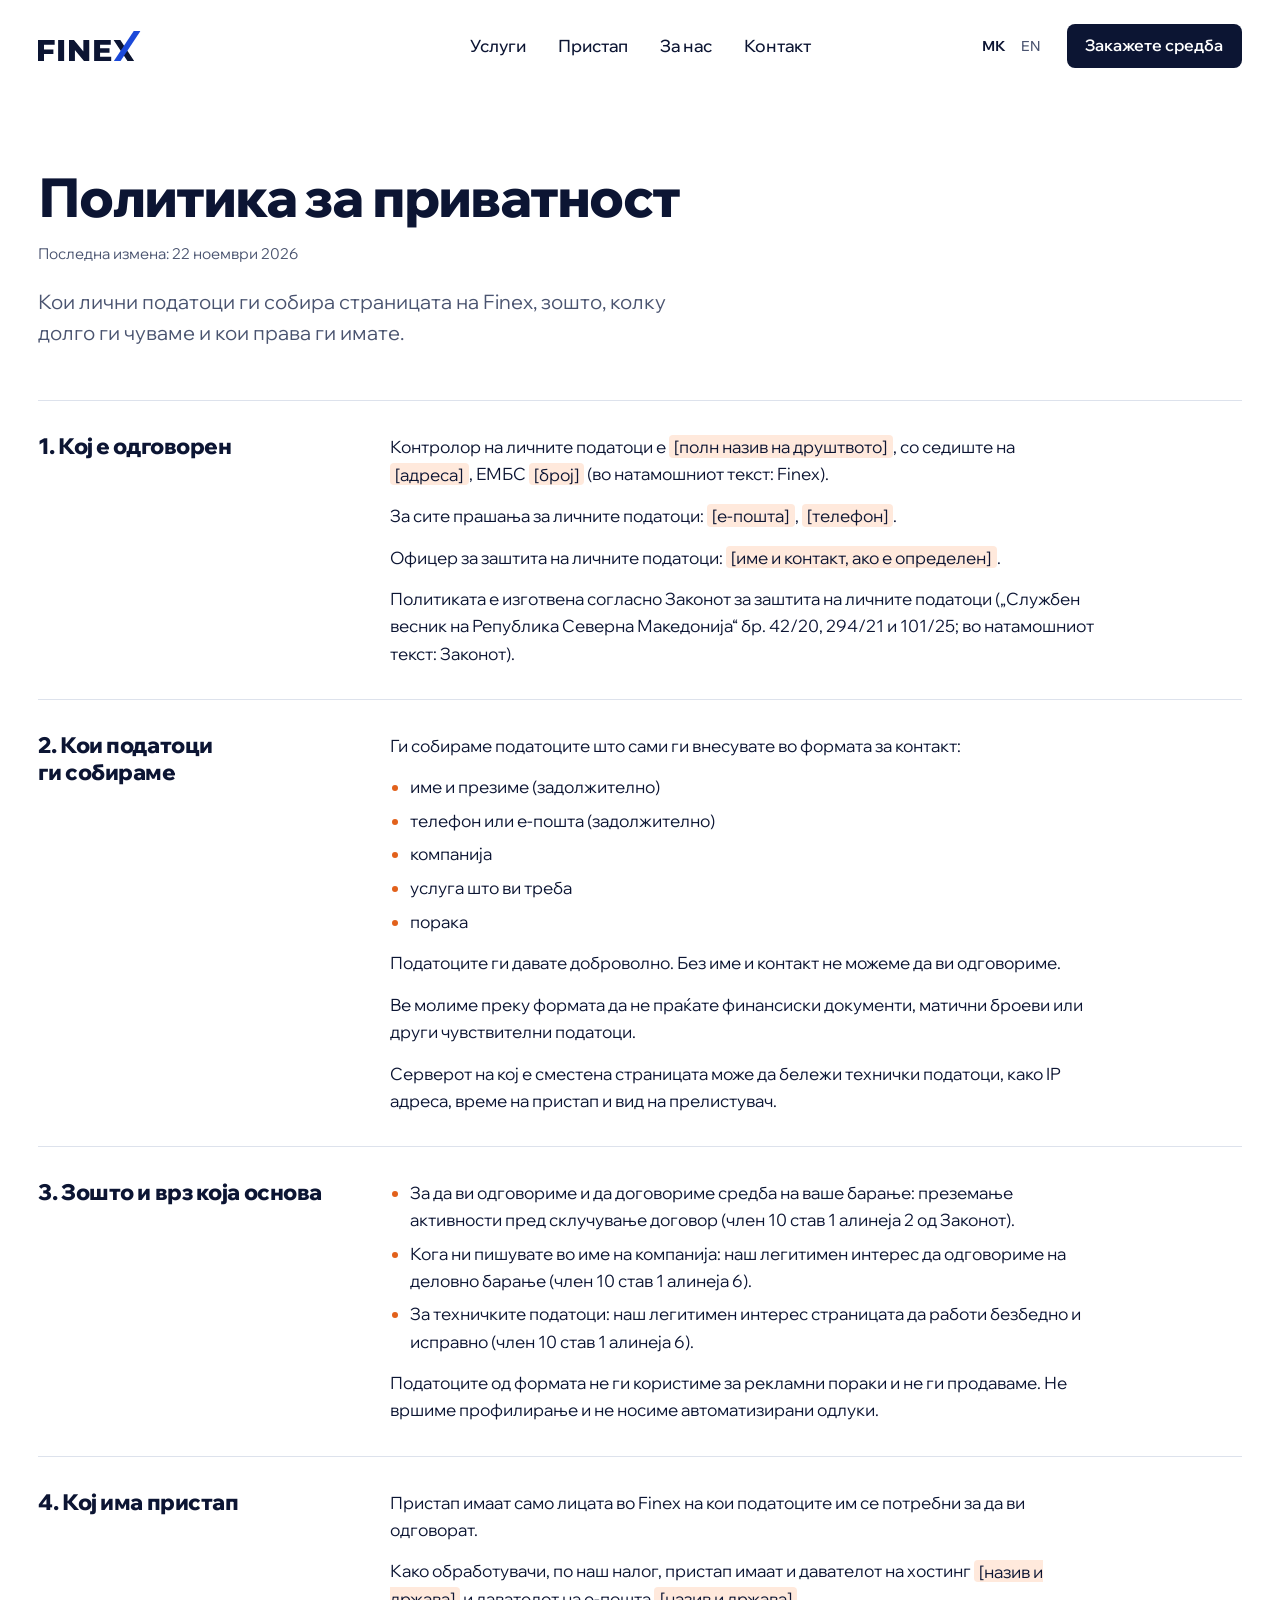
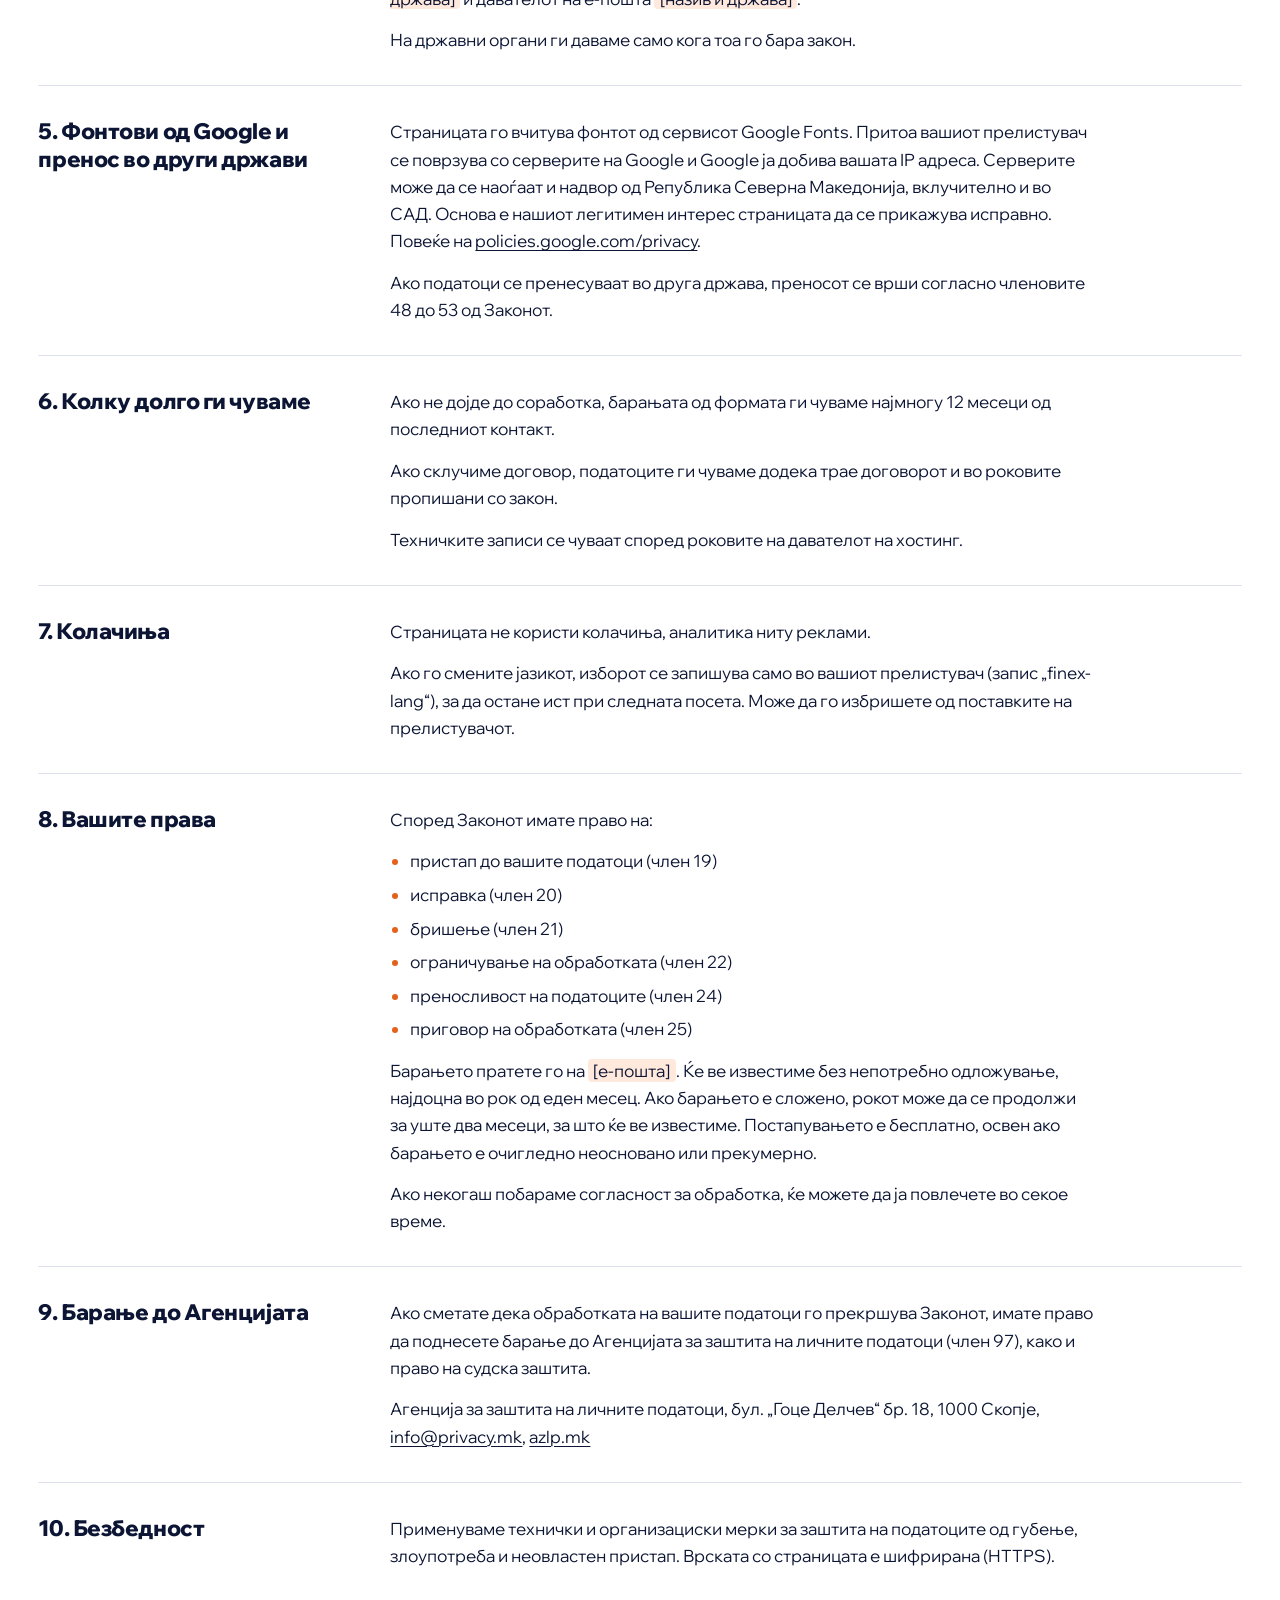
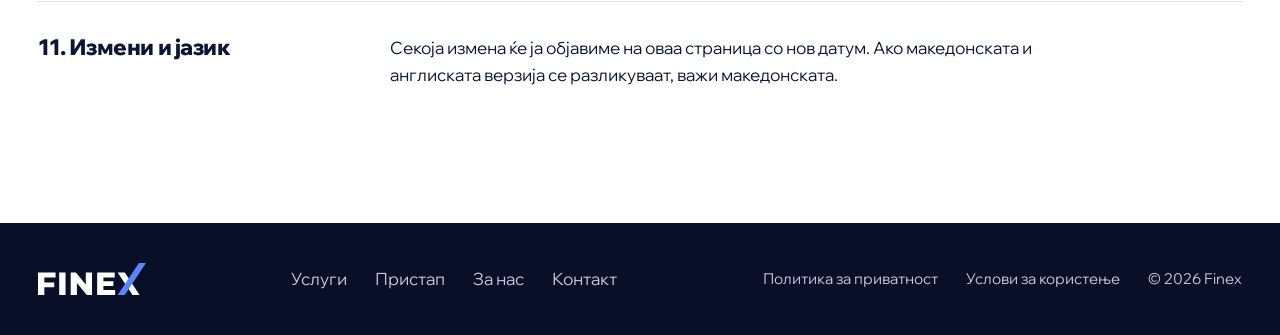
==== privatnost.html @ 7db1e992 "Client's text, privacy policy and terms pages Co-Authored-By: Claude Opus 5.5 <noreply@anthropic.com" ====
<!doctype html>
<html lang="mk">
<head>
<meta charset="utf-8">
<meta name="robots" content="noindex, nofollow">
<meta name="viewport" content="width=device-width, initial-scale=1">
<title data-en="Privacy policy | Finex">Политика за приватност | Finex</title>
<meta name="description" content="Кои лични податоци ги собира страницата на Finex, зошто, колку долго ги чуваме и кои права ги имате." data-en-content="Which personal data the Finex website collects, why, how long we keep it and what rights you have.">
<meta name="theme-color" content="#FFFFFF">
<link rel="icon" href="logo/favicon.ico" sizes="48x48">
<link rel="icon" href="logo/favicon.svg" type="image/svg+xml">
<link rel="apple-touch-icon" href="logo/apple-touch-icon.png">
<link rel="preconnect" href="https://fonts.googleapis.com">
<link rel="preconnect" href="https://fonts.gstatic.com" crossorigin>
<link href="https://fonts.googleapis.com/css2?family=Wix+Madefor+Display:wght@400;500;600;700;800&display=swap" rel="stylesheet">
<link rel="stylesheet" href="engine/scrollcraft.css">
<link rel="stylesheet" href="finex.css">
</head>
<body>
<svg width="0" height="0" style="position:absolute" aria-hidden="true">
  <symbol id="finex" viewBox="0 0 3371.91 1000"><path fill="#0C1533" d="M0 1000V300H548.21V453.48H198.14V1000ZM184 760.17V606.69H506.59V760.17ZM662 1000V300H860.14V1000ZM1021 1000V300H1183.97L1569.45 766.34H1492.48V300H1686.48V1000H1523.52L1138.04 533.66H1215V1000ZM1847 1000V300H2395.21V453.48H2042.38V846.52H2408.52V1000ZM2028.55 718.52V571.17H2353.59V718.52ZM2487.78 300L2709.1 300L3173.07 1000L2951.75 1000Z"/><path fill="#1B49D9" d="M2487.78 1000L2709.1 1000L3371.91 0L3150.59 0Z"/></symbol>
</svg>

<a class="skip" href="#tekst" data-en="Skip to the text">Прескокни до текстот</a>

<header class="bar" data-bar>
  <a class="logo" href="./" data-page="./" aria-label="Finex"><svg viewBox="0 0 3371.91 1000" aria-hidden="true"><use href="#finex"/></svg></a>
  <nav class="bar__nav" id="menu" aria-label="Главно мени" data-en-aria-label="Main menu">
    <a href="./#uslugi" data-page="./#uslugi" data-en="Services">Услуги</a>
    <a href="./#pristap" data-page="./#pristap" data-en="Approach">Пристап</a>
    <a href="./#za-nas" data-page="./#za-nas" data-en="About">За нас</a>
    <a href="./#kontakt" data-page="./#kontakt" data-en="Contact">Контакт</a>
    <a class="btn btn--navy bar__menu-cta" href="./#kontakt" data-page="./#kontakt" data-en="Book a meeting">Закажете средба</a>
  </nav>
  <div class="bar__end">
    <div class="lang" role="group" aria-label="Јазик" data-en-aria-label="Language">
      <button type="button" data-lang-set="mk" lang="mk">МК</button>
      <button type="button" data-lang-set="en" lang="en">EN</button>
    </div>
    <a class="btn btn--navy bar__cta" href="./#kontakt" data-page="./#kontakt" data-en="Book a meeting">Закажете средба</a>
    <button class="bar__toggle" type="button" data-menu-toggle aria-controls="menu" aria-expanded="false" aria-label="Мени" data-en-aria-label="Menu"><span></span><span></span></button>
  </div>
</header>

<!-- Both languages are in the markup; finex.css shows the one that matches <html lang>.
     <mark class="todo"> is a detail the client still has to give. None may stay at launch. -->
<main class="legal" id="tekst">
  <div class="wrap">
    <div data-lang-block="mk" lang="mk">
      <header class="legal__head">
        <h1>Политика за приватност</h1>
        <p class="legal__date">Последна измена: 22 ноември 2026</p>
        <p class="lead">Кои лични податоци ги собира страницата на Finex, зошто, колку долго ги чуваме и кои права ги имате.</p>
      </header>
      <div class="legal__sec">
        <h2>1. Кој е одговорен</h2>
        <div>
          <p>Контролор на личните податоци е <mark class="todo">[полн назив на друштвото]</mark>, со седиште на <mark class="todo">[адреса]</mark>, ЕМБС <mark class="todo">[број]</mark> (во натамошниот текст: Finex).</p>
          <p>За сите прашања за личните податоци: <mark class="todo">[е-пошта]</mark>, <mark class="todo">[телефон]</mark>.</p>
          <p>Офицер за заштита на личните податоци: <mark class="todo">[име и контакт, ако е определен]</mark>.</p>
          <p>Политиката е изготвена согласно Законот за заштита на личните податоци („Службен весник на Република Северна Македонија“ бр. 42/20, 294/21 и 101/25; во натамошниот текст: Законот).</p>
        </div>
      </div>
      <div class="legal__sec">
        <h2>2. Кои податоци ги собираме</h2>
        <div>
          <p>Ги собираме податоците што сами ги внесувате во формата за контакт:</p>
          <ul><li>име и презиме (задолжително)</li><li>телефон или е-пошта (задолжително)</li><li>компанија</li><li>услуга што ви треба</li><li>порака</li></ul>
          <p>Податоците ги давате доброволно. Без име и контакт не можеме да ви одговориме.</p>
          <p>Ве молиме преку формата да не праќате финансиски документи, матични броеви или други чувствителни податоци.</p>
          <p>Серверот на кој е сместена страницата може да бележи технички податоци, како IP адреса, време на пристап и вид на прелистувач.</p>
        </div>
      </div>
      <div class="legal__sec">
        <h2>3. Зошто и врз која основа</h2>
        <div>
          <ul><li>За да ви одговориме и да договориме средба на ваше барање: преземање активности пред склучување договор (член 10 став 1 алинеја 2 од Законот).</li><li>Кога ни пишувате во име на компанија: наш легитимен интерес да одговориме на деловно барање (член 10 став 1 алинеја 6).</li><li>За техничките податоци: наш легитимен интерес страницата да работи безбедно и исправно (член 10 став 1 алинеја 6).</li></ul>
          <p>Податоците од формата не ги користиме за рекламни пораки и не ги продаваме. Не вршиме профилирање и не носиме автоматизирани одлуки.</p>
        </div>
      </div>
      <div class="legal__sec">
        <h2>4. Кој има пристап</h2>
        <div>
          <p>Пристап имаат само лицата во Finex на кои податоците им се потребни за да ви одговорат.</p>
          <p>Како обработувачи, по наш налог, пристап имаат и давателот на хостинг <mark class="todo">[назив и држава]</mark> и давателот на е-пошта <mark class="todo">[назив и држава]</mark>.</p>
          <p>На државни органи ги даваме само кога тоа го бара закон.</p>
        </div>
      </div>
      <div class="legal__sec">
        <h2>5. Фонтови од Google и пренос во други држави</h2>
        <div>
          <p>Страницата го вчитува фонтот од сервисот Google Fonts. Притоа вашиот прелистувач се поврзува со серверите на Google и Google ја добива вашата IP адреса. Серверите може да се наоѓаат и надвор од Република Северна Македонија, вклучително и во САД. Основа е нашиот легитимен интерес страницата да се прикажува исправно. Повеќе на <a href="https://policies.google.com/privacy" rel="noopener">policies.google.com/privacy</a>.</p>
          <p>Ако податоци се пренесуваат во друга држава, преносот се врши согласно членовите 48 до 53 од Законот.</p>
        </div>
      </div>
      <div class="legal__sec">
        <h2>6. Колку долго ги чуваме</h2>
        <div>
          <p>Ако не дојде до соработка, барањата од формата ги чуваме најмногу 12 месеци од последниот контакт.</p>
          <p>Ако склучиме договор, податоците ги чуваме додека трае договорот и во роковите пропишани со закон.</p>
          <p>Техничките записи се чуваат според роковите на давателот на хостинг.</p>
        </div>
      </div>
      <div class="legal__sec">
        <h2>7. Колачиња</h2>
        <div>
          <p>Страницата не користи колачиња, аналитика ниту реклами.</p>
          <p>Ако го смените јазикот, изборот се запишува само во вашиот прелистувач (запис „finex-lang“), за да остане ист при следната посета. Може да го избришете од поставките на прелистувачот.</p>
        </div>
      </div>
      <div class="legal__sec">
        <h2>8. Вашите права</h2>
        <div>
          <p>Според Законот имате право на:</p>
          <ul><li>пристап до вашите податоци (член 19)</li><li>исправка (член 20)</li><li>бришење (член 21)</li><li>ограничување на обработката (член 22)</li><li>преносливост на податоците (член 24)</li><li>приговор на обработката (член 25)</li></ul>
          <p>Барањето пратете го на <mark class="todo">[е-пошта]</mark>. Ќе ве известиме без непотребно одложување, најдоцна во рок од еден месец. Ако барањето е сложено, рокот може да се продолжи за уште два месеци, за што ќе ве известиме. Постапувањето е бесплатно, освен ако барањето е очигледно неосновано или прекумерно.</p>
          <p>Ако некогаш побараме согласност за обработка, ќе можете да ја повлечете во секое време.</p>
        </div>
      </div>
      <div class="legal__sec">
        <h2>9. Барање до Агенцијата</h2>
        <div>
          <p>Ако сметате дека обработката на вашите податоци го прекршува Законот, имате право да поднесете барање до Агенцијата за заштита на личните податоци (член 97), како и право на судска заштита.</p>
          <p>Агенција за заштита на личните податоци, бул. „Гоце Делчев“ бр. 18, 1000 Скопје, <a href="mailto:info@privacy.mk">info@privacy.mk</a>, <a href="https://azlp.mk" rel="noopener">azlp.mk</a></p>
        </div>
      </div>
      <div class="legal__sec">
        <h2>10. Безбедност</h2>
        <div>
          <p>Применуваме технички и организациски мерки за заштита на податоците од губење, злоупотреба и неовластен пристап. Врската со страницата е шифрирана (HTTPS).</p>
        </div>
      </div>
      <div class="legal__sec">
        <h2>11. Измени и јазик</h2>
        <div>
          <p>Секоја измена ќе ја објавиме на оваа страница со нов датум. Ако македонската и англиската верзија се разликуваат, важи македонската.</p>
        </div>
      </div>
    </div>
    <div data-lang-block="en" lang="en">
      <header class="legal__head">
        <h1>Privacy policy</h1>
        <p class="legal__date">Last updated: 22 November 2026</p>
        <p class="lead">Which personal data the Finex website collects, why, how long we keep it and what rights you have.</p>
      </header>
      <div class="legal__sec">
        <h2>1. Who is responsible</h2>
        <div>
          <p>The controller of the personal data is <mark class="todo">[full company name]</mark>, with its registered office at <mark class="todo">[address]</mark>, registration number (ЕМБС) <mark class="todo">[number]</mark> (hereinafter: Finex).</p>
          <p>For any question about personal data: <mark class="todo">[e-mail]</mark>, <mark class="todo">[phone]</mark>.</p>
          <p>Data protection officer: <mark class="todo">[name and contact, if appointed]</mark>.</p>
          <p>This policy follows the Law on Personal Data Protection (Official Gazette of the Republic of North Macedonia nos. 42/20, 294/21 and 101/25; hereinafter: the Law).</p>
        </div>
      </div>
      <div class="legal__sec">
        <h2>2. What we collect</h2>
        <div>
          <p>We collect the data you enter in the contact form yourself:</p>
          <ul><li>name and surname (required)</li><li>phone or e-mail (required)</li><li>company</li><li>the service you need</li><li>message</li></ul>
          <p>You give the data voluntarily. Without a name and a contact we cannot answer you.</p>
          <p>Please do not send financial documents, personal identification numbers or other sensitive data through the form.</p>
          <p>The server that hosts the site may record technical data such as IP address, time of access and type of browser.</p>
        </div>
      </div>
      <div class="legal__sec">
        <h2>3. Why and on what basis</h2>
        <div>
          <ul><li>To answer you and arrange a meeting at your request: steps taken before entering into a contract (Article 10, paragraph 1, indent 2 of the Law).</li><li>When you write on behalf of a company: our legitimate interest in answering a business enquiry (Article 10, paragraph 1, indent 6).</li><li>For technical data: our legitimate interest in the site working safely and correctly (Article 10, paragraph 1, indent 6).</li></ul>
          <p>We do not use the form data for advertising and do not sell it. We do no profiling and make no automated decisions.</p>
        </div>
      </div>
      <div class="legal__sec">
        <h2>4. Who has access</h2>
        <div>
          <p>Only the people at Finex who need the data to answer you have access to it.</p>
          <p>Our hosting provider <mark class="todo">[name and country]</mark> and our e-mail provider <mark class="todo">[name and country]</mark> also have access, as processors acting on our instructions.</p>
          <p>We give data to public authorities only when the law requires it.</p>
        </div>
      </div>
      <div class="legal__sec">
        <h2>5. Google fonts and transfer abroad</h2>
        <div>
          <p>The site loads its font from Google Fonts. Your browser connects to Google's servers, so Google receives your IP address. The servers may be outside the Republic of North Macedonia, including in the USA. The basis is our legitimate interest in the site displaying correctly. More at <a href="https://policies.google.com/privacy" rel="noopener">policies.google.com/privacy</a>.</p>
          <p>If data is transferred to another country, this is done under Articles 48 to 53 of the Law.</p>
        </div>
      </div>
      <div class="legal__sec">
        <h2>6. How long we keep it</h2>
        <div>
          <p>If no cooperation follows, we keep enquiries from the form for at most 12 months after the last contact.</p>
          <p>If we sign a contract, we keep the data for as long as the contract lasts and for the periods set by law.</p>
          <p>Technical records are kept for the periods set by the hosting provider.</p>
        </div>
      </div>
      <div class="legal__sec">
        <h2>7. Cookies</h2>
        <div>
          <p>The site uses no cookies, analytics or advertising.</p>
          <p>If you change the language, your choice is stored only in your browser (entry "finex-lang") so that it stays the same on your next visit. You can delete it in the browser settings.</p>
        </div>
      </div>
      <div class="legal__sec">
        <h2>8. Your rights</h2>
        <div>
          <p>Under the Law you have the right to:</p>
          <ul><li>access to your data (Article 19)</li><li>rectification (Article 20)</li><li>erasure (Article 21)</li><li>restriction of processing (Article 22)</li><li>data portability (Article 24)</li><li>object to processing (Article 25)</li></ul>
          <p>Send your request to <mark class="todo">[e-mail]</mark>. We will inform you without undue delay and within one month at the latest. If the request is complex, this may be extended by two further months, and we will let you know. It is free of charge unless the request is clearly unfounded or excessive.</p>
          <p>If we ever ask for your consent to processing, you will be able to withdraw it at any time.</p>
        </div>
      </div>
      <div class="legal__sec">
        <h2>9. Request to the Agency</h2>
        <div>
          <p>If you consider that the processing of your data breaches the Law, you have the right to file a request with the Personal Data Protection Agency (Article 97), as well as the right to judicial protection.</p>
          <p>Personal Data Protection Agency, bul. Goce Delchev 18, 1000 Skopje, <a href="mailto:info@privacy.mk">info@privacy.mk</a>, <a href="https://azlp.mk" rel="noopener">azlp.mk</a></p>
        </div>
      </div>
      <div class="legal__sec">
        <h2>10. Security</h2>
        <div>
          <p>We apply technical and organisational measures to protect the data from loss, misuse and unauthorised access. The connection to the site is encrypted (HTTPS).</p>
        </div>
      </div>
      <div class="legal__sec">
        <h2>11. Changes and language</h2>
        <div>
          <p>We will publish any change on this page with a new date. If the Macedonian and English versions differ, the Macedonian one applies.</p>
        </div>
      </div>
    </div>
  </div>
</main>

<footer class="foot">
  <div class="wrap foot__grid">
    <a class="foot__logo" href="./" data-page="./"><img src="logo/finex-logo-reversed.svg" alt="Finex" width="135" height="40"></a>
    <nav aria-label="Подножје" data-en-aria-label="Footer">
      <a href="./#uslugi" data-page="./#uslugi" data-en="Services">Услуги</a>
      <a href="./#pristap" data-page="./#pristap" data-en="Approach">Пристап</a>
      <a href="./#za-nas" data-page="./#za-nas" data-en="About">За нас</a>
      <a href="./#kontakt" data-page="./#kontakt" data-en="Contact">Контакт</a>
    </nav>
    <div class="foot__legal">
      <a href="privatnost.html" data-page="privatnost.html" data-en="Privacy policy">Политика за приватност</a>
      <a href="uslovi.html" data-page="uslovi.html" data-en="Terms of use">Услови за користење</a>
      <p class="foot__copy">© 2026 Finex</p>
    </div>
  </div>
</footer>

<script src="finex.js"></script>
</body>
</html>
---- engine/scrollcraft.css ----
/* ============================================================================
   scrollcraft.css: the taste floor
   ----------------------------------------------------------------------------
   Two layers, and the split matters:

     TOKENS   what you override per brand. Colour roles, the type ramp, the
              spacing scale, elevation, motion. A brand is ~12 values.
     DEVICES  what the engine drives. Do not restyle these to taste; they are
              the mechanism. Style your own markup instead.

   Nothing here draws a "component". There are no card, badge, or pill classes,
   because a stylesheet that ships those is how every page built on it ends up
   with the same shapes. You get a floor and a vocabulary; the composition is
   yours.
   ========================================================================== */

/* ---------------------------------------------------------------- tokens -- */
:root {
  /* --- colour roles. Override these six and the page is rebranded. -------- */
  --sc-canvas:      #08090b;   /* the page ground. Drift interpolates this.   */
  --sc-surface:     #101217;   /* anything raised off the ground             */
  --sc-ink:         #f4f2ef;   /* primary text                               */
  --sc-ink-soft:    #9a9ba1;   /* secondary text. Tinted, never flat gray.   */
  --sc-accent:      #d8ff3e;   /* ONE accent. It owns a region, not confetti. */
  --sc-accent-ink:  #08090b;   /* text that sits on the accent               */

  --sc-hairline:    color-mix(in oklab, var(--sc-ink) 12%, transparent);
  --sc-hairline-strong: color-mix(in oklab, var(--sc-ink) 22%, transparent);

  /* --- type. Two families max. Display carries voice, text carries prose. - */
  --sc-font-display: "Instrument Sans", "Geist", system-ui, sans-serif;
  --sc-font-text:    "Geist", system-ui, sans-serif;
  --sc-font-mono:    "Geist Mono", ui-monospace, monospace;

  /* Fluid ramp. Tracking tightens as size grows because a face set at 6rem
     with 0 tracking reads loose; this is optical correction, not decoration. */
  --sc-t-xs:   clamp(0.75rem, 0.72rem + 0.15vw, 0.82rem);
  --sc-t-sm:   clamp(0.875rem, 0.84rem + 0.18vw, 0.95rem);
  --sc-t-base: clamp(1rem, 0.96rem + 0.22vw, 1.125rem);
  --sc-t-lg:   clamp(1.2rem, 1.1rem + 0.5vw, 1.5rem);
  --sc-t-xl:   clamp(1.6rem, 1.35rem + 1.2vw, 2.25rem);
  --sc-t-2xl:  clamp(2.1rem, 1.6rem + 2.4vw, 3.4rem);
  --sc-t-3xl:  clamp(2.8rem, 1.9rem + 4.2vw, 5rem);
  --sc-t-4xl:  clamp(3.4rem, 1.9rem + 6.6vw, 7.5rem);

  --sc-track-tight:  -0.035em;
  --sc-track-snug:   -0.02em;
  --sc-track-normal: -0.005em;
  --sc-track-wide:    0.08em;

  --sc-leading-none: 0.94;
  --sc-leading-tight: 1.06;
  --sc-leading-body: 1.62;

  --sc-measure: 62ch;

  /* --- space. 4px base: the useful middle steps an 8-only scale misses. --- */
  --sc-1: 0.25rem;  --sc-2: 0.5rem;   --sc-3: 0.75rem;  --sc-4: 1rem;
  --sc-5: 1.5rem;   --sc-6: 2rem;     --sc-7: 3rem;     --sc-8: 4rem;
  --sc-9: 6rem;     --sc-10: 8rem;    --sc-11: 12rem;

  /* Section rhythm is fluid so a phone doesn't inherit desktop air. */
  --sc-section: clamp(4.5rem, 9vw, 11rem);
  --sc-gutter:  clamp(1.25rem, 5vw, 5.5rem);
  --sc-maxw:    82rem;

  /* --- radius. Pick one scale for the page and hold it. ------------------- */
  --sc-r-sm: 6px;  --sc-r-md: 12px;  --sc-r-lg: 20px;  --sc-r-pill: 999px;

  /* --- elevation. Every shadow has an offset AND a soft blur, and is tinted
         to the canvas hue. A zero-offset coloured halo is decoration, not
         depth, so there isn't one here. ---------------------------------- */
  --sc-shadow-color: 220 40% 2%;
  --sc-e1: 0 1px 2px hsl(var(--sc-shadow-color) / 0.28),
           0 2px 6px -1px hsl(var(--sc-shadow-color) / 0.20);
  --sc-e2: 0 2px 4px hsl(var(--sc-shadow-color) / 0.24),
           0 8px 18px -4px hsl(var(--sc-shadow-color) / 0.30);
  --sc-e3: 0 4px 8px hsl(var(--sc-shadow-color) / 0.22),
           0 18px 40px -8px hsl(var(--sc-shadow-color) / 0.38),
           0 48px 90px -24px hsl(var(--sc-shadow-color) / 0.30);

  /* Edge light: a 1px top highlight sells a raised surface better than any
     amount of blur, because real raised things catch light on their lip. */
  --sc-edge: inset 0 1px 0 color-mix(in oklab, var(--sc-ink) 10%, transparent);

  /* --- motion. Built-in CSS easings are too weak for UI. ------------------ */
  --sc-ease-out:    cubic-bezier(0.23, 1, 0.32, 1);
  --sc-ease-in-out: cubic-bezier(0.77, 0, 0.175, 1);
  --sc-ease-drawer: cubic-bezier(0.32, 0.72, 0, 1);
  --sc-d-fast: 160ms;  --sc-d-base: 240ms;  --sc-d-slow: 420ms;

  --sc-z-stage: 1; --sc-z-copy: 20; --sc-z-chrome: 60;
}

/* --------------------------------------------------------------- reset -- */
*, *::before, *::after { box-sizing: border-box; }
html { -webkit-text-size-adjust: 100%; scroll-behavior: smooth; }
@media (prefers-reduced-motion: reduce) { html { scroll-behavior: auto; } }

body {
  margin: 0;
  background: var(--sc-canvas);
  color: var(--sc-ink);
  font-family: var(--sc-font-text);
  font-size: var(--sc-t-base);
  line-height: var(--sc-leading-body);
  letter-spacing: var(--sc-track-normal);
  -webkit-font-smoothing: antialiased;
  text-rendering: optimizeLegibility;
  font-synthesis-weight: none;
  overflow-x: clip;
}
img, video, canvas, svg { display: block; max-width: 100%; }
button, input, select, textarea { font: inherit; color: inherit; }

/* ------------------------------------------------- the browser surfaces --
   The parts you did not draw still carry the design. Selection, caret, focus
   ring, scrollbar and tabular numerals all ship with defaults that belong to no
   design system. Theming them is the cheapest signal that a page was built
   rather than assembled, and it is the step that gets skipped most reliably. */
::selection { background: var(--sc-accent); color: var(--sc-accent-ink); }
:root { caret-color: var(--sc-accent); accent-color: var(--sc-accent); }
:focus-visible {
  outline: 2px solid var(--sc-accent);
  outline-offset: 3px;
  border-radius: var(--sc-r-sm);
}
:where(a) { color: inherit; text-decoration-thickness: 1px; text-underline-offset: 0.22em; }
@supports (scrollbar-color: auto) {
  html { scrollbar-color: color-mix(in oklab, var(--sc-ink) 26%, transparent) transparent; scrollbar-width: thin; }
}
:where(table, .sc-nums, [data-sc-count]) { font-variant-numeric: tabular-nums; }

/* ----------------------------------------------------------- typography -- */
.sc-display {
  font-family: var(--sc-font-display);
  font-weight: 500;
  line-height: var(--sc-leading-none);
  letter-spacing: var(--sc-track-tight);
  text-wrap: balance;
  margin: 0;
}
.sc-display--xl { font-size: var(--sc-t-4xl); }
.sc-display--lg { font-size: var(--sc-t-3xl); }
.sc-display--md { font-size: var(--sc-t-2xl); letter-spacing: var(--sc-track-snug); }
.sc-lede {
  font-size: var(--sc-t-lg);
  line-height: 1.44;
  letter-spacing: var(--sc-track-snug);
  color: var(--sc-ink);
  max-width: 46ch;
  text-wrap: pretty;
  margin: 0;
}
.sc-body { max-width: var(--sc-measure); color: var(--sc-ink-soft); text-wrap: pretty; margin: 0; }
.sc-label {
  font-family: var(--sc-font-mono);
  font-size: var(--sc-t-xs);
  letter-spacing: var(--sc-track-wide);
  text-transform: uppercase;
  color: var(--sc-ink-soft);
}

/* ---------------------------------------------------------------- layout -- */
.sc-wrap { width: 100%; max-width: var(--sc-maxw); margin-inline: auto; padding-inline: var(--sc-gutter); }
.sc-section { padding-block: var(--sc-section); }
/* More space above a heading than below it: the gap belongs to the boundary,
   not to the pair. */
.sc-stack > * + * { margin-top: var(--sc-4); }
.sc-stack > :is(h1,h2,h3) { margin-top: var(--sc-7); }
.sc-stack > :is(h1,h2,h3):first-child { margin-top: 0; }
.sc-rule { height: 1px; border: 0; background: var(--sc-hairline); margin: 0; }

/* =============================================================== DEVICES ==
   Driven by the engine. Restyle your own markup, not these.                */

.sc-act--pinned { position: relative; }
.sc-stage {
  position: sticky; top: 0;
  height: 100vh; height: 100svh;
  overflow: clip;
  z-index: var(--sc-z-stage);
}

/* scrub / sequence media */
.sc-stage :is(video[data-sc-scrub], canvas[data-sc-sequence], .sc-stage__poster) {
  position: absolute; inset: 0;
  width: 100%; height: 100%;
  object-fit: cover;
}
video[data-sc-scrub] { opacity: 0; transition: opacity 380ms var(--sc-ease-out); }
.sc-has-clip video[data-sc-scrub] { opacity: 1; }
/* The poster is a live frame-holder, not a placeholder: it stays up until a
   real video frame has painted, which is what stops the blank-stage flash. */
.sc-stage__poster { z-index: 0; transition: opacity 380ms var(--sc-ease-out); }
.sc-has-clip .sc-stage__poster { opacity: 0; }

/* A scrim only where text sits. A full-frame darkening layer flattens the
   image everywhere to fix contrast in one corner. */
.sc-scrim {
  position: absolute; inset: 0; pointer-events: none; z-index: 1;
  background: linear-gradient(
    var(--sc-scrim-angle, 180deg),
    color-mix(in oklab, var(--sc-canvas) var(--sc-scrim-a, 78%), transparent) 0%,
    color-mix(in oklab, var(--sc-canvas) 30%, transparent) 42%,
    transparent 68%);
}
/* Point the scrim at the copy. A scrim gradient that darkens the top while the
   copy sits at the bottom fixes contrast nowhere and flattens the image
   everywhere, which is the most common way text-over-video goes wrong. */
.sc-scrim--bottom { --sc-scrim-angle: 0deg; }
.sc-scrim--left   { --sc-scrim-angle: 90deg; }
.sc-scrim--right  { --sc-scrim-angle: 270deg; }

/* Corner scrims, for copy anchored to a corner. An edge gradient has to darken
   a whole band across the frame to cover one corner; a corner gradient puts the
   density where the text is and leaves the rest of the image alone. Pair with
   .sc-copy--lead / .sc-copy--trail. */
.sc-scrim--lead {
  background: linear-gradient(to top right,
    color-mix(in oklab, var(--sc-canvas) 94%, transparent) 0%,
    color-mix(in oklab, var(--sc-canvas) 72%, transparent) 30%,
    color-mix(in oklab, var(--sc-canvas) 30%, transparent) 52%,
    transparent 72%);
}
.sc-scrim--trail {
  background: linear-gradient(to top left,
    color-mix(in oklab, var(--sc-canvas) 94%, transparent) 0%,
    color-mix(in oklab, var(--sc-canvas) 72%, transparent) 30%,
    color-mix(in oklab, var(--sc-canvas) 30%, transparent) 52%,
    transparent 72%);
}
/* A band across the bottom, for copy that spans the full width of the frame.
   That is what both corner anchors become below 860px, and it is also the right
   shape whenever the copy block is wider than a corner. */
.sc-scrim--band {
  background: linear-gradient(to top,
    color-mix(in oklab, var(--sc-canvas) 94%, transparent) 0%,
    color-mix(in oklab, var(--sc-canvas) 74%, transparent) 22%,
    color-mix(in oklab, var(--sc-canvas) 30%, transparent) 42%,
    transparent 58%);
}
.sc-scrim--vignette {
  background: radial-gradient(120% 90% at 50% 45%, transparent 40%,
              color-mix(in oklab, var(--sc-canvas) 70%, transparent) 100%);
}

/* copy over a stage.
   max-width is in rem, never ch. A `ch` on this container resolves against the
   CONTAINER's font-size (body size), not the display size of the heading inside
   it, so `max-width: 20ch` here silently produces a ~180px column and wraps a
   hero headline to six lines. Set a ch measure on the text element itself. */
.sc-copy {
  position: absolute; z-index: var(--sc-z-copy);
  inset-inline: var(--sc-gutter);
  max-width: min(46rem, 76vw);
  will-change: opacity, transform;
}
.sc-copy--lead   { left: var(--sc-gutter); bottom: clamp(3rem, 12vh, 9rem); }
/* inset-inline FIRST. It is the shorthand for left+right, so declaring it after
   `left: 50%` resets left to auto and the block drifts off the left edge. */
.sc-copy--center { inset-inline: auto; left: 50%; top: 50%; translate: -50% -50%; text-align: center; }
.sc-copy--trail  { inset-inline: auto; right: var(--sc-gutter); bottom: clamp(3rem, 12vh, 9rem); text-align: right; }

/* cue defaults: the engine writes opacity/transform inline, these are the
   pre-paint state so nothing flashes before the first read() */
[data-sc-cue] { opacity: 0; will-change: opacity, transform; }
.sc-ready [data-sc-cue] { transition: none; }

/* kinetic split */
.sc-split { display: inline-block; overflow: hidden; vertical-align: top; }
/* Descenders live below the baseline; a line mask clipped to the line box eats
   the tails off g, y, p, j. The padding buys them room back. */
.sc-split--line { display: block; padding-bottom: 0.14em; margin-bottom: -0.14em; }
.sc-split__i { display: inline-block; will-change: transform, opacity; }
.sc-is-split { opacity: 1 !important; }

/* horizontal rail */
[data-sc-pan] { display: flex; will-change: transform; }

/* reveal + parallax */
[data-sc-reveal] { will-change: clip-path; }
[data-sc-parallax] { will-change: transform; }

/* flow reveal (fires once) */
[data-sc-in], [data-sc-stagger] > * {
  opacity: 0;
  transform: translate3d(0, 14px, 0);
  transition: opacity 620ms var(--sc-ease-out), transform 620ms var(--sc-ease-out);
}
[data-sc-in].sc-in, [data-sc-stagger] > .sc-in { opacity: 1; transform: none; }

/* pointer devices */
[data-sc-tilt] { transform-style: preserve-3d; will-change: transform; }
[data-sc-magnet] { will-change: transform; }
/* isolation always; position only if nothing more specific already set it.
   Written with :where() (zero specificity) on purpose: a plain `position:
   relative` here has the same weight as `.sc-stage` and, being later in the
   file, silently wins. A stage carrying both attributes then stops being
   sticky and the whole act scrolls away instead of pinning. */
[data-sc-spotlight] { isolation: isolate; }
:where([data-sc-spotlight]) { position: relative; }
[data-sc-spotlight]::after {
  content: ""; position: absolute; inset: 0; pointer-events: none; z-index: 2;
  background: radial-gradient(
    28rem 28rem at calc(var(--sc-mx, 0.5) * 100%) calc(var(--sc-my, 0.5) * 100%),
    color-mix(in oklab, var(--sc-accent) 16%, transparent), transparent 70%);
  opacity: 0; transition: opacity var(--sc-d-slow) var(--sc-ease-out);
}
[data-sc-spotlight]:hover::after { opacity: 1; }

/* =========================================================== WORLDFLIGHT ==
   One fixed stage for the whole page. The only thing in document flow is the
   spacer, and it is empty. If you find yourself adding a section here, you want
   act mode instead: the moment a real block scrolls past the fixed stage, the
   page has a seam again and the whole point is gone.                        */

[data-sc-mode="worldflight"] { position: relative; }

.sc-world {
  position: fixed; inset: 0;
  overflow: clip;
  z-index: var(--sc-z-stage);
  background: var(--sc-canvas);
}

/* Every leg is mounted for the life of the page and stacked in the same box.
   The engine owns opacity, visibility and z-index here; do not set them. */
.sc-world__seg {
  position: absolute; inset: 0;
  opacity: 0;
  will-change: opacity;
}
.sc-world__seg > :is(video, img, canvas) {
  position: absolute; inset: 0;
  width: 100%; height: 100%;
  object-fit: cover;
}
/* The poster is the frame-holder AND the first camera move: the engine pushes
   it in slowly until a real decoded frame is available to replace it. */
.sc-world__poster {
  z-index: 0;
  transform-origin: 50% 50%;
  transition: opacity 420ms var(--sc-ease-out);
}
.sc-world__seg > video { z-index: 1; }
.sc-world__seg.sc-has-clip .sc-world__poster { opacity: 0; }
/* The act stylesheet lights a clip through its ancestor act. A worldflight leg
   has no act, so match the class the engine also writes on the clip itself. */
video[data-sc-scrub].sc-has-clip { opacity: 1; }

/* The copy layer is fixed too, and inert by default: the engine hands
   pointer-events back to a block only while it is actually legible. */
.sc-world__copy {
  position: fixed; inset: 0;
  z-index: var(--sc-z-copy);
  pointer-events: none;
}
.sc-world__scrim { position: absolute; inset: 0; pointer-events: none; z-index: 0; }
[data-sc-copy] {
  opacity: 0;
  pointer-events: none;
  will-change: opacity, transform;
}
.sc-ready [data-sc-copy] { transition: none; }

/* The track. Empty on purpose. */
.sc-world__spacer { pointer-events: none; }

/* scroll progress */
[data-sc-progress] {
  position: fixed; inset: 0 0 auto 0; height: 2px; z-index: var(--sc-z-chrome);
  background: var(--sc-accent); transform-origin: 0 50%; transform: scaleX(0);
  will-change: transform;
}

/* ----------------------------------------------------------- atmosphere --
   Depth is not only shadow. Grain keeps a flat dark ground from banding, and
   it is the difference between "a dark page" and "a lit room". */
.sc-grain { position: fixed; inset: 0; pointer-events: none; z-index: 3; opacity: 0.045; }
.sc-grain::before {
  content: ""; position: absolute; inset: -50%;
  background-image: url("data:image/svg+xml;utf8,<svg xmlns='http://www.w3.org/2000/svg' width='140' height='140'><filter id='n'><feTurbulence type='fractalNoise' baseFrequency='0.85' numOctaves='3'/></filter><rect width='140' height='140' filter='url(%23n)'/></svg>");
}

/* -------------------------------------------------------- reduced motion -- */
@media (prefers-reduced-motion: reduce) {
  /* Fewer and gentler, not zero. Opacity still carries the reveal so the page
     is comprehensible; every position change is dropped. */
  [data-sc-in], [data-sc-stagger] > * { transform: none; transition-duration: 220ms; }
  [data-sc-parallax], [data-sc-pan], .sc-split__i { transform: none !important; }
  /* A wipe is a position change too. Show reveal content settled. */
  [data-sc-reveal] { clip-path: none !important; }
  /* A rail's transform IS its navigation, not decoration. Zeroing it the way
     parallax and kinetic type are zeroed parks the act on its first screenful
     and makes everything past the fold unreachable: a device degrading into
     missing content. Hand the travel back to the reader as an ordinary scroll
     region instead, so the same items are all still gettable without motion.
     A build that would rather re-lay the rail out as a grid can still do that;
     this is the floor, not the ceiling. */
  [data-sc-act="pan"] .sc-stage,
  [data-sc-act="pan"] [data-sc-stage] {
    overflow-x: auto; overflow-y: hidden;
    overscroll-behavior-x: contain;
    scroll-snap-type: x proximity;
  }
  [data-sc-pan] > * { scroll-snap-align: center; }
  [data-sc-spotlight]::after { display: none; }
  /* A worldflight keeps its whole story here. No clip is ever fetched, so the
     posters are the film, and they cross-dissolve through exactly the same
     seams at exactly the same scroll positions. The push-in and the copy drift
     are the only things that go. */
  .sc-world__poster, [data-sc-copy] { transform: none !important; }
}

/* --------------------------------------------------------------- mobile -- */
@media (max-width: 860px) {
  .sc-copy { inset-inline: var(--sc-gutter); max-width: none; }
  .sc-copy--trail { text-align: left; }
  .sc-stage { height: 100svh; }
  /* .sc-copy--trail re-anchors to the left and spans the full width here, so a
     bottom-RIGHT corner gradient darkens the one corner the copy just left and
     guarantees a contrast failure over any bright clip. Point the density at
     the copy: the same band .sc-scrim--band paints. */
  .sc-scrim--trail {
    background: linear-gradient(to top,
      color-mix(in oklab, var(--sc-canvas) 94%, transparent) 0%,
      color-mix(in oklab, var(--sc-canvas) 74%, transparent) 22%,
      color-mix(in oklab, var(--sc-canvas) 30%, transparent) 42%,
      transparent 58%);
  }
}
---- finex.css ----
/* Finex website. The first screen is the client's pick, 5A "Rising bars" as 5a-1
   (website/homepages/shared/5a.css); everything below it is new. Loaded after
   engine/scrollcraft.css, which is copied unchanged from the scroll-craft skill. */

:root {
  --navy: #0C1533; --navy-deep: #080F26; --blue: #1B49D9; --orange: #E2611B; --white: #FFFFFF;
  --soft: #F2F5FB; --pale: #DCE3F2; --muted: #4A5470; --line: #DDE2EC;
  --font: "Wix Madefor Display", "Helvetica Neue", Arial, sans-serif;
  --margin: clamp(1rem, 3vw, 3rem);
  --gap: clamp(0.5rem, 1vw, 1rem);
  --bar-h: 5.75rem;
  --maxw: 84rem;

  /* engine tokens, rebranded */
  --sc-canvas: var(--white); --sc-surface: var(--soft);
  --sc-ink: var(--navy); --sc-ink-soft: var(--muted);
  --sc-accent: var(--orange); --sc-accent-ink: var(--white);
  --sc-font-display: var(--font); --sc-font-text: var(--font);
  --sc-shadow-color: 228 60% 12%;
}
html { scroll-padding-top: calc(var(--bar-h) + 1rem); }
body { font-size: 1.0625rem; line-height: 1.6; letter-spacing: 0; }
h1, h2, h3, p, ul, ol { margin: 0; }
ul, ol { padding: 0; list-style: none; }
a { color: inherit; }
img { max-width: 100%; }
:focus-visible { outline-offset: 3px; }

.skip { position: absolute; left: 1rem; top: -4rem; z-index: 100; background: var(--navy); color: var(--white); padding: 0.75rem 1rem; border-radius: 0.5rem; text-decoration: none; font-weight: 600; }
.skip:focus { top: 1rem; }

.wrap { max-width: var(--maxw); margin-inline: auto; padding-inline: var(--margin); }

/* ------------------------------------------------------------ buttons -- */
.btn { display: inline-flex; align-items: center; justify-content: center; gap: 0.6rem; min-height: 3.4rem; padding: 0 1.6rem; border: 0; border-radius: 0.5rem; font: inherit; font-weight: 700; font-size: 1.1875rem; line-height: 1.1; text-decoration: none; white-space: nowrap; background: var(--orange); color: var(--white); cursor: pointer; transition: background-color 160ms ease, transform 160ms ease; }
.btn:hover { background: #C9551A; }
.btn:active { transform: translateY(1px); }
.btn--navy { background: var(--navy); font-size: 1rem; font-weight: 600; min-height: 2.75rem; padding: 0 1.15rem; }
.btn--navy:hover { background: #1A2550; }
.link { font-weight: 600; text-decoration: underline; text-underline-offset: 0.3em; text-decoration-color: var(--orange); text-decoration-thickness: 2px; }
.link:hover { color: var(--orange); }

/* --------------------------------------------------------------- bar -- */
.bar { position: fixed; inset: 0 0 auto; z-index: 60; height: var(--bar-h); display: grid; grid-template-columns: 1fr auto 1fr; align-items: center; padding: 0 var(--margin); background: var(--white); transition: box-shadow 200ms ease; }
.bar.is-scrolled { box-shadow: 0 1px 0 var(--line), 0 6px 18px -10px hsl(228 60% 12% / 0.18); }
.logo { display: block; height: 1.9rem; width: fit-content; }
.logo svg { height: 100%; width: auto; }
.bar__nav { display: flex; gap: 2rem; font-weight: 500; }
.bar__nav a { text-decoration: none; position: relative; }
.bar__nav a:not(.btn):hover { color: var(--blue); }
.bar__nav a.is-here::after { content: ""; position: absolute; left: 0; right: 0; bottom: -0.35rem; height: 2px; background: var(--orange); }
.bar__menu-cta { display: none; }
.bar__end { justify-self: end; display: flex; align-items: center; gap: 1.25rem; }
.lang { display: flex; gap: 0.15rem; }
.lang button { background: none; border: 0; padding: 0.35rem 0.4rem; font-size: 0.875rem; font-weight: 500; color: var(--muted); cursor: pointer; border-radius: 0.3rem; }
.lang button[aria-pressed="true"] { color: var(--navy); font-weight: 700; }
.bar__toggle { display: none; }

/* -------------------------------------------------------------- hero -- */
.hero { position: relative; height: 100vh; height: 100svh; min-height: 50rem; padding-top: var(--bar-h); overflow: hidden; display: flex; flex-direction: column; align-items: center; }
.head { margin-top: clamp(2rem, 6vh, 4.5rem); text-align: center; padding-inline: var(--margin); position: relative; z-index: 2; }
h1 { font-weight: 800; font-size: clamp(2.75rem, 0.9rem + 5.4vw, 6rem); line-height: 1; letter-spacing: -0.04em; }
h1 em, .slogan em { font-style: normal; position: relative; white-space: nowrap; }
h1 em::after, .slogan em::after { content: ""; position: absolute; left: 0; right: 0; bottom: -0.06em; height: 0.09em; background: var(--orange); transform: skewY(-3deg); transform-origin: left; }
.sub { margin: 1.5rem auto 0; font-size: clamp(1.125rem, 1rem + 0.4vw, 1.3125rem); line-height: 1.45; max-width: 54ch; text-wrap: balance; color: var(--muted); }
.act { margin-top: 2rem; display: flex; justify-content: center; align-items: center; gap: 2rem; }

.chart { position: absolute; left: var(--margin); right: var(--margin); bottom: 0; height: 46vh; display: flex; align-items: flex-end; gap: var(--gap); border-bottom: 3px solid var(--navy); }
.col { position: relative; flex: 1; height: var(--h); border-radius: 1rem 1rem 0 0; overflow: hidden; background: var(--soft); text-decoration: none; }
.col img { width: 100%; height: 100%; object-fit: cover; transition: transform 500ms var(--sc-ease-out); }
.col span { position: absolute; left: 0.6rem; top: 0.6rem; background: var(--white); padding: 0.4rem 0.7rem; border-radius: 0.4rem; font-weight: 700; font-size: 0.9375rem; line-height: 1.2; }
.col:last-of-type span { background: var(--orange); color: var(--white); }
.col:hover img { transform: scale(1.04); }
.trend { position: absolute; inset: 0; width: 100%; height: 100%; overflow: visible; pointer-events: none; }
.trend polyline { fill: none; stroke: var(--orange); stroke-width: 3; stroke-linejoin: round; stroke-linecap: round; stroke-dasharray: 6 7; }

/* Opening (Nikola, 2026-11-15: no squish, the line should draw itself).
   Each bar rises out of the base line like a column of a chart being filled: the bar's
   outline opens upward while its photo slides up inside it, left to right, one after another.
   The label lands once its bar is up. The dashed trend line draws itself from the bottom left
   to the top right, its tip passing over each bar as that bar finishes. All with fill-mode
   backwards, so nothing holds a transform afterwards and the hover zoom still works. */
@media (prefers-reduced-motion: no-preference) {
  .col { --t: calc(var(--i) * 120ms + 250ms); animation: bar-up 950ms cubic-bezier(0.65, 0, 0.2, 1) var(--t) backwards; }
  .col img { animation: photo-up 1300ms cubic-bezier(0.22, 1, 0.36, 1) var(--t) backwards; }
  .col span { animation: label-in 380ms ease-out calc(var(--t) + 750ms) backwards; }
  .head > * { animation: rise 800ms cubic-bezier(0.22, 1, 0.36, 1) both; animation-delay: calc(var(--i, 0) * 90ms); }
  .trend { animation: draw 1500ms cubic-bezier(0.55, 0, 0.35, 1) 450ms backwards; }
}
@keyframes bar-up { from { clip-path: inset(100% 0 0 0 round 1rem 1rem 0 0); } to { clip-path: inset(0 0 0 0 round 1rem 1rem 0 0); } }
@keyframes photo-up { from { transform: translateY(35%) scale(1.15); } }
@keyframes label-in { from { opacity: 0; } }
@keyframes rise { from { transform: translateY(18px); opacity: 0; } }
@keyframes draw { from { clip-path: inset(-30% 100% -5% 0); } to { clip-path: inset(-30% 0 -5% 0); } }

/* ------------------------------------------------- section furniture -- */
section[id]:not(.hero) { padding-block: clamp(4.5rem, 9vw, 8.5rem); }
.sec-head { max-width: 46rem; margin-bottom: clamp(2.5rem, 5vw, 4rem); }
.eyebrow { font-size: 0.9375rem; font-weight: 700; color: var(--orange); margin-bottom: 0.9rem; display: flex; align-items: center; gap: 0.6rem; }
.eyebrow::before { content: ""; width: 1.5rem; height: 3px; background: currentColor; transform: skewY(-12deg); }
.eyebrow--light { color: #F08A52; }
h2 { font-weight: 800; font-size: clamp(2.1rem, 1.3rem + 2.6vw, 3.6rem); line-height: 1.05; letter-spacing: -0.035em; text-wrap: balance; }
.lead { margin-top: 1.25rem; font-size: clamp(1.125rem, 1rem + 0.3vw, 1.25rem); color: var(--muted); max-width: 40ch; }

/* ----------------------------------------------------------- services -- */
.services { background: var(--white); border-top: 1px solid var(--line); }
.svc { display: grid; grid-template-columns: minmax(0, 1.05fr) minmax(0, 1fr); gap: clamp(2rem, 5vw, 5.5rem); align-items: start; }
.svc__stage { position: sticky; top: calc(var(--bar-h) + 1.5rem); height: calc(100vh - var(--bar-h) - 3rem); height: calc(100svh - var(--bar-h) - 3rem); max-height: 48rem; display: grid; grid-template-rows: 1fr auto; gap: 1.5rem; }
.svc__photo { position: relative; border-radius: 1rem; overflow: hidden; background: var(--soft); min-height: 0; }
.svc__photo img { position: absolute; inset: 0; width: 100%; height: 100%; object-fit: cover; opacity: 0; transition: opacity 450ms ease; }
.svc__photo img.is-on { opacity: 1; }
.svc__chart { height: 9.5rem; display: flex; align-items: flex-end; gap: var(--gap); border-bottom: 3px solid var(--navy); }
.svc__chart a { flex: 1; height: 100%; display: flex; flex-direction: column; justify-content: flex-end; text-decoration: none; position: relative; }
.svc__chart i { display: block; height: calc(var(--h) - 1.6rem); min-height: 0.5rem; border-radius: 0.5rem 0.5rem 0 0; background: var(--pale); transition: background-color 300ms ease; }
.svc__chart a.is-done i { background: var(--navy); }
.svc__chart a.is-on i { background: var(--orange); }
.svc__chart span { position: absolute; left: 0; right: 0; top: calc(100% + 0.5rem); font-size: 0.75rem; font-weight: 600; color: var(--muted); text-align: center; white-space: nowrap; }
.svc__chart a.is-on span { color: var(--navy); font-weight: 700; }
.svc__chart a:hover i { outline: 2px solid var(--navy); outline-offset: 2px; }
.svc__stage { padding-bottom: 1.6rem; }

.svc__item { min-height: 62vh; display: flex; flex-direction: column; justify-content: center; padding-block: 2rem; }
.svc__item + .svc__item { border-top: 1px solid var(--line); }
.svc__item h3 { font-weight: 800; font-size: clamp(1.75rem, 1.2rem + 1.6vw, 2.6rem); line-height: 1.1; letter-spacing: -0.03em; }
.svc__item p { text-wrap: pretty; margin-top: 1rem; font-size: 1.125rem; color: var(--muted); max-width: 36ch; }
.svc__img { display: none; }
.svc__cta { margin-top: 2rem; align-self: flex-start; }
.ticks { margin-top: 1.5rem; display: grid; gap: 0.7rem; }
.ticks li { display: flex; gap: 0.7rem; align-items: flex-start; font-weight: 600; }
.ticks svg { width: 1.25rem; height: 1.25rem; flex: none; margin-top: 0.15rem; color: var(--orange); }

/* ----------------------------------------------------------- approach -- */
.approach { background: var(--soft); --draw: clamp(0, calc((var(--sc-p, 1) - 0.22) / 0.3), 1); }
.steps__track { position: relative; height: 6rem; margin-bottom: 2.5rem; }
.steps__track svg { position: absolute; inset: 0; width: 100%; height: 100%; overflow: visible; clip-path: inset(-10px calc((1 - var(--draw)) * 100%) -10px -10px); }
.steps__track line { stroke: var(--orange); stroke-width: 3; stroke-dasharray: 6 7; stroke-linecap: round; }
.steps__track i { --at: var(--x, calc(var(--i) / 4)); --on: clamp(0, calc((var(--draw) - var(--at)) * 30 + 1), 1); position: absolute; left: calc(var(--at) * 100%); top: calc((1 - var(--at)) * 100%); width: 1.25rem; height: 1.25rem; margin: -0.625rem 0 0 -0.625rem; border-radius: 50%; background: var(--white); border: 3px solid var(--navy); box-shadow: inset 0 0 0 calc(var(--on) * 0.5rem) var(--orange); transform: scale(calc(0.85 + var(--on) * 0.15)); }
.steps ol { display: grid; grid-template-columns: repeat(4, minmax(0, 1fr)); gap: clamp(1.25rem, 3vw, 2.5rem); counter-reset: step; }
.steps li { counter-increment: step; }
.steps li h3 { font-size: 1.375rem; font-weight: 800; letter-spacing: -0.02em; display: flex; align-items: baseline; gap: 0.6rem; }
.steps li h3::before { content: counter(step); font-size: 0.9375rem; font-weight: 700; color: var(--orange); }
.steps li p { text-wrap: pretty; margin-top: 0.6rem; color: var(--muted); }

/* -------------------------------------------------------------- about -- */
.about__grid { display: grid; grid-template-columns: minmax(0, 1.15fr) minmax(0, 1fr); gap: clamp(2.5rem, 6vw, 6rem); align-items: end; }
.slogan { font-size: clamp(2.2rem, 1.2rem + 3vw, 4rem); line-height: 1.05; }
.about__body > p { font-size: 1.1875rem; color: var(--muted); }
.values { margin-top: 2.25rem; display: grid; gap: 1.25rem; }
.values li { padding-top: 1.25rem; border-top: 1px solid var(--line); display: grid; grid-template-columns: 9rem 1fr; gap: 1rem; align-items: baseline; }
.values h3 { font-size: 1.1875rem; font-weight: 800; }
.values p { color: var(--muted); }

/* ------------------------------------------------------------ contact -- */
.contact { background: var(--navy); color: var(--white); }
.contact__grid { display: grid; grid-template-columns: minmax(0, 0.9fr) minmax(0, 1.1fr); gap: clamp(2.5rem, 6vw, 6rem); align-items: start; }
.contact__intro > p:not(.eyebrow) { margin-top: 1.25rem; font-size: 1.1875rem; color: #C3CAE0; max-width: 34ch; }
.contact__intro .note { margin-top: 2rem; padding: 1rem 1.15rem; border: 1px dashed #5A6690; border-radius: 0.5rem; font-size: 0.9375rem; color: #AEB7D4; }
.form { display: grid; grid-template-columns: 1fr 1fr; gap: 1.1rem 1.25rem; background: #131D45; padding: clamp(1.25rem, 3vw, 2.25rem); border-radius: 1rem; }
.form label { display: grid; gap: 0.45rem; font-size: 0.9375rem; font-weight: 600; color: #DCE1F0; }
.form__wide { grid-column: 1 / -1; }
.form input, .form select, .form textarea { width: 100%; min-height: 3.1rem; padding: 0.7rem 0.9rem; border: 1px solid #36426E; border-radius: 0.5rem; background: var(--white); color: var(--navy); font-size: 1rem; font-weight: 500; }
.form textarea { resize: vertical; min-height: 7rem; }
.form input:focus-visible, .form select:focus-visible, .form textarea:focus-visible { outline: 3px solid var(--orange); outline-offset: 1px; }
.form [aria-invalid="true"] { border-color: var(--orange); box-shadow: 0 0 0 1px var(--orange); }
.form__end { display: flex; align-items: center; gap: 1.25rem; flex-wrap: wrap; margin-top: 0.4rem; }
.form__status { font-size: 0.9375rem; color: #DCE1F0; max-width: 34ch; }
.form__privacy { flex-basis: 100%; font-size: 0.875rem; color: #AEB7D4; }
.form__privacy a { color: #DCE1F0; }

/* ------------------------------------------------------------- footer -- */
.foot { background: var(--navy-deep); color: #C3CAE0; padding-block: 2.5rem; }
.foot__grid { display: flex; align-items: center; justify-content: space-between; gap: 1.5rem 2.5rem; flex-wrap: wrap; }
.foot__logo img { height: 2rem; width: auto; }
.foot nav { display: flex; gap: 1.75rem; flex-wrap: wrap; }
.foot nav a { text-decoration: none; }
.foot nav a:hover { color: var(--white); }
.foot__copy { font-size: 0.9375rem; }
.foot__legal { display: flex; align-items: center; gap: 0.5rem 1.75rem; flex-wrap: wrap; font-size: 0.9375rem; }
.foot__legal a { text-decoration: none; }
.foot__legal a:hover { color: var(--white); }

/* -------------------------------------- privacy policy and terms pages -- */
[data-lang-block="en"], html[lang="en"] [data-lang-block="mk"] { display: none; }
html[lang="en"] [data-lang-block="en"] { display: block; }
.legal { padding-block: calc(var(--bar-h) + clamp(2.5rem, 6vw, 5rem)) clamp(4rem, 8vw, 7rem); }
.legal__head { max-width: 46rem; margin-bottom: clamp(2rem, 4vw, 3.5rem); }
.legal h1 { font-size: clamp(2.1rem, 1.3rem + 2.6vw, 3.6rem); line-height: 1.05; letter-spacing: -0.035em; text-wrap: balance; }
.legal__date { margin-top: 1rem; font-size: 0.9375rem; color: var(--muted); }
.legal .lead { max-width: 52ch; }
.legal__sec { display: grid; grid-template-columns: minmax(0, 18rem) minmax(0, 44rem); gap: 1rem clamp(2rem, 5vw, 5rem); padding-block: 2rem; border-top: 1px solid var(--line); }
.legal__sec h2 { font-size: 1.375rem; line-height: 1.25; letter-spacing: -0.02em; text-wrap: balance; }
.legal__sec p + p, .legal__sec ul + p, .legal__sec p + ul { margin-top: 0.9rem; }
.legal__sec ul { list-style: disc; padding-left: 1.2rem; display: grid; gap: 0.4rem; }
.legal__sec li::marker { color: var(--orange); }
.legal__sec a { text-underline-offset: 0.2em; overflow-wrap: anywhere; }
.legal__sec a:hover { color: var(--blue); }
/* A detail the client has not given yet; none may be left when the site goes live. */
.todo { background: #FFE9DC; color: var(--navy); padding: 0.05em 0.3em; border-radius: 0.25rem; }

/* ----------------------------------------------- reduced motion extras -- */
@media (prefers-reduced-motion: reduce) {
  .approach { --draw: 1; }
  .svc__photo img, .col img { transition: none; }
}

/* ----------------------------------- short laptop screens (720 to 820) -- */
/* The whole first screen, bars included, stays on screen without scrolling. */
@media (max-height: 820px) and (min-width: 861px) {
  .hero { min-height: 40rem; }
  .head { margin-top: 3vh; }
  h1 { font-size: clamp(2.75rem, 9vh, 6rem); }
  .sub { margin-top: 1rem; }
  .act { margin-top: 1.25rem; }
  .chart { height: 44vh; }
}

/* ------------------------------------------------------ laptop / tablet -- */
@media (max-width: 1100px) {
  .bar__nav { gap: 1.25rem; }
  .bar__cta { display: none; }
}

/* -------------------------------------------------------------- phone -- */
@media (max-width: 860px) {
  :root { --bar-h: 4.25rem; }
  .bar { grid-template-columns: 1fr auto; }
  .logo { height: 1.5rem; }
  .bar__end { gap: 0.5rem; }
  .bar__toggle { display: inline-grid; place-content: center; gap: 6px; width: 2.75rem; height: 2.75rem; border: 0; background: none; cursor: pointer; margin-right: -0.5rem; }
  .bar__toggle span { display: block; width: 1.4rem; height: 2px; background: var(--navy); transition: transform 200ms ease; }
  .bar__toggle[aria-expanded="true"] span:first-child { transform: translateY(4px) rotate(45deg); }
  .bar__toggle[aria-expanded="true"] span:last-child { transform: translateY(-4px) rotate(-45deg); }
  .bar__nav { position: fixed; inset: var(--bar-h) 0 auto; flex-direction: column; gap: 0; padding: 0.5rem var(--margin) 1.5rem; background: var(--white); box-shadow: 0 12px 24px -12px hsl(228 60% 12% / 0.25); border-top: 1px solid var(--line); visibility: hidden; opacity: 0; transform: translateY(-8px); transition: opacity 180ms ease, transform 180ms ease, visibility 0s 180ms; }
  .bar__nav.is-open { visibility: visible; opacity: 1; transform: none; transition: opacity 180ms ease, transform 180ms ease; }
  .bar__nav a:not(.btn) { padding: 0.9rem 0; font-size: 1.125rem; border-bottom: 1px solid var(--line); }
  .bar__nav a.is-here::after { display: none; }
  .bar__menu-cta { display: inline-flex; margin-top: 1.25rem; min-height: 3.2rem; }

  .hero { min-height: 40rem; }
  .head { margin-top: clamp(1.25rem, 4vh, 2.5rem); }
  h1 { font-size: clamp(2.5rem, 11vw, 3.4rem); }
  .sub { font-size: 1.0625rem; margin-top: 1rem; }
  .act { flex-direction: column; gap: 1rem; margin-top: 1.5rem; }
  /* Phones (Nikola, 2026-11-15: thin upright bars hid the photos and the sideways labels were
     hard to read). The chart lies on its side: six bars growing to the right from a navy base
     line on the left, shortest on top, Финансиски менаџмент full width at the bottom. Labels
     read normally and each photo shows as a wide strip. In the flow of the page, not pinned to
     the bottom, so it can never cover the buttons on a short phone. */
  .hero { height: auto; min-height: 100vh; min-height: 100svh; padding-bottom: 1.25rem; }
  .chart { position: relative; inset: auto; width: calc(100% - 2 * var(--margin)); height: auto; margin-top: auto; padding-top: 2rem;
    flex-direction: column; align-items: flex-start; gap: 0.5rem; border-bottom: 0; border-left: 3px solid var(--navy); }
  .col { flex: none; width: calc(25% + var(--h) * 0.75); height: clamp(2.9rem, 6.4svh, 3.75rem); border-radius: 0 0.6rem 0.6rem 0; }
  .col span { left: 0.45rem; top: 50%; transform: translateY(-50%); padding: 0.35rem 0.6rem; font-size: 0.875rem; white-space: nowrap; }
  .trend { display: none; }
  /* The photos are framed for tall bars inline; a wide strip needs the faces instead. */
  .col:nth-of-type(1) img { object-position: 65% 22% !important; }
  .col:nth-of-type(2) img { object-position: 50% 40% !important; }
  .col:nth-of-type(3) img { object-position: 30% 30% !important; }
  .col:nth-of-type(4) img { object-position: 45% 26% !important; }
  .col:nth-of-type(5) img { object-position: 50% 22% !important; }
  .col:nth-of-type(6) img { object-position: 50% 30% !important; }

  .svc { grid-template-columns: 1fr; }
  .svc__stage { display: none; }
  .svc__item { min-height: 0; padding-block: 2.25rem; }
  .svc__item:first-child { padding-top: 0; }
  .svc__img { display: block; width: 100%; aspect-ratio: 16 / 10; object-fit: cover; border-radius: 0.75rem; margin-bottom: 1.25rem; }

  .steps__track { display: none; }
  .steps ol { grid-template-columns: 1fr; gap: 0; border-left: 3px dashed var(--orange); margin-left: 0.4rem; }
  .steps li { padding: 0 0 1.75rem 1.5rem; position: relative; }
  .steps li:last-child { padding-bottom: 0; }
  .steps li::before { content: ""; position: absolute; left: calc(-0.55rem - 1.5px); top: 0.35rem; width: 1.1rem; height: 1.1rem; border-radius: 50%; background: var(--orange); border: 3px solid var(--soft); }

  .about__grid, .contact__grid { grid-template-columns: 1fr; }
  .values li { grid-template-columns: 1fr; gap: 0.25rem; }
  .form { grid-template-columns: 1fr; }
  .legal__sec { grid-template-columns: 1fr; gap: 0.75rem; }
  .foot__grid { flex-direction: column; align-items: flex-start; }
}
/* Upright tablets: taller rows, so the chart fills the screen under the buttons. */
@media (min-width: 600px) and (max-width: 860px) {
  .col { height: clamp(3.5rem, 7.5svh, 5.5rem); }
  .col span { font-size: 1rem; }
}
/* Phone opening: the same idea as on desktop, turned on its side. Each bar grows out of the
   base line to the right, its photo sliding in with it, then the label lands. */
@media (max-width: 860px) and (prefers-reduced-motion: no-preference) {
  .col { animation-name: bar-right; }
  .col img { animation-name: photo-right; }
}
@keyframes bar-right { from { clip-path: inset(0 100% 0 0 round 0 0.6rem 0.6rem 0); } to { clip-path: inset(0 0 0 0 round 0 0.6rem 0.6rem 0); } }
@keyframes photo-right { from { transform: translateX(-30%) scale(1.15); } }
@media (max-width: 380px) {
  .lang button { padding-inline: 0.3rem; }
}
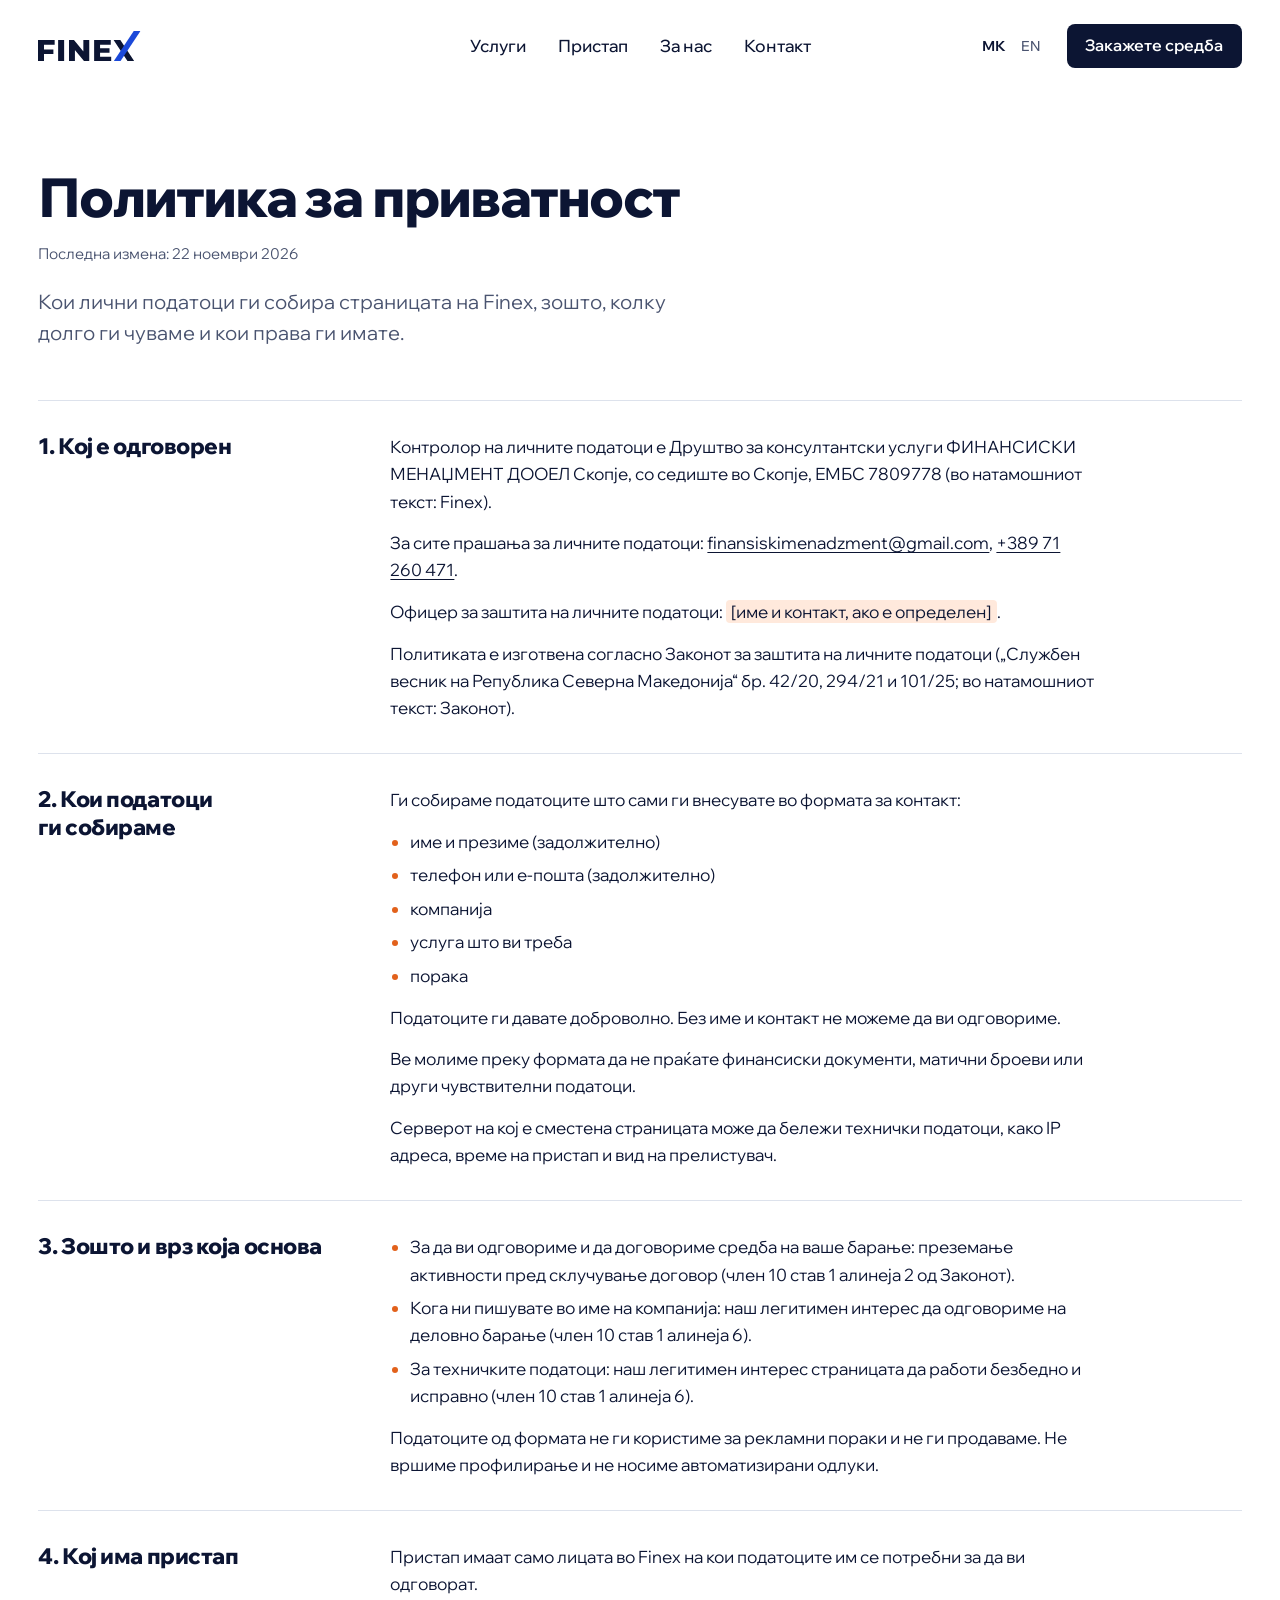
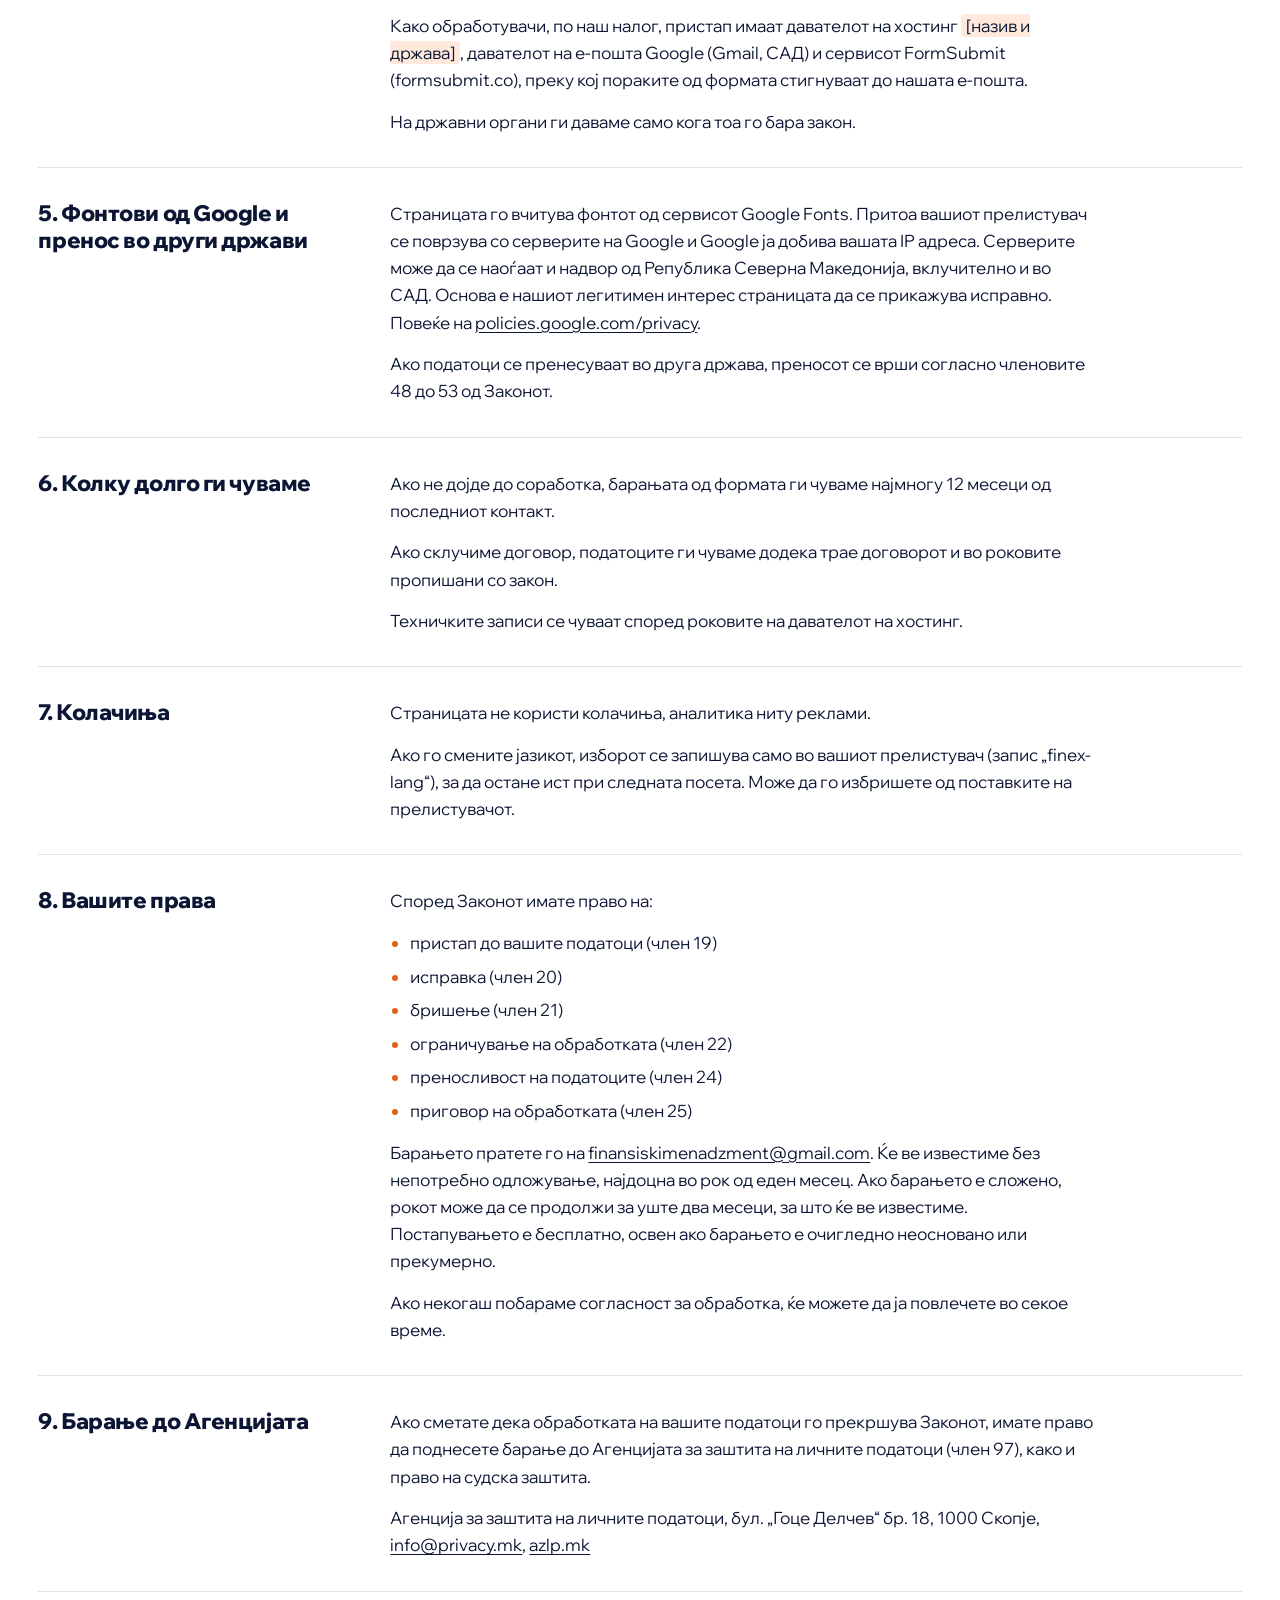
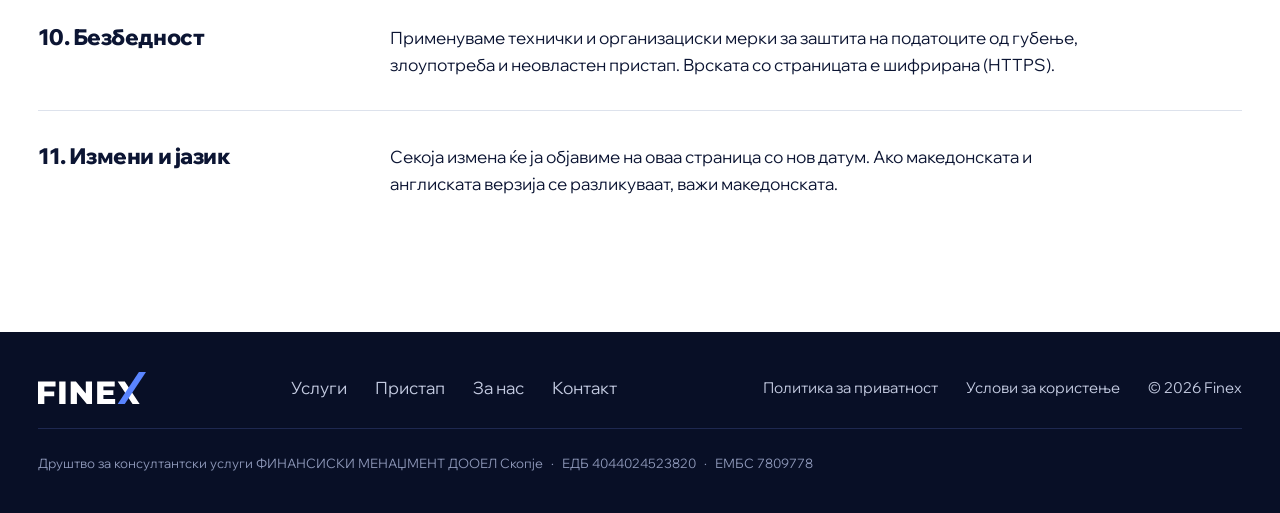
==== commit b6b8b355: "Contact details, firm line and a working form Co-Authored-By: Claude Opus 5.5 <noreply@anthropic.com" ====
--- a/privatnost.html
+++ b/privatnost.html
@@ -7,8 +7,8 @@
 <title data-en="Privacy policy | Finex">Политика за приватност | Finex</title>
 <meta name="description" content="Кои лични податоци ги собира страницата на Finex, зошто, колку долго ги чуваме и кои права ги имате." data-en-content="Which personal data the Finex website collects, why, how long we keep it and what rights you have.">
 <meta name="theme-color" content="#FFFFFF">
-<link rel="icon" href="logo/favicon.ico" sizes="48x48">
-<link rel="icon" href="logo/favicon.svg" type="image/svg+xml">
+<link rel="icon" href="logo/favicon.ico?v=3" sizes="48x48">
+<link rel="icon" href="logo/favicon.svg?v=3" type="image/svg+xml">
 <link rel="apple-touch-icon" href="logo/apple-touch-icon.png">
 <link rel="preconnect" href="https://fonts.googleapis.com">
 <link rel="preconnect" href="https://fonts.gstatic.com" crossorigin>
@@ -55,8 +55,8 @@
       <div class="legal__sec">
         <h2>1. Кој е одговорен</h2>
         <div>
-          <p>Контролор на личните податоци е <mark class="todo">[полн назив на друштвото]</mark>, со седиште на <mark class="todo">[адреса]</mark>, ЕМБС <mark class="todo">[број]</mark> (во натамошниот текст: Finex).</p>
-          <p>За сите прашања за личните податоци: <mark class="todo">[е-пошта]</mark>, <mark class="todo">[телефон]</mark>.</p>
+          <p>Контролор на личните податоци е Друштво за консултантски услуги ФИНАНСИСКИ МЕНАЏМЕНТ ДООЕЛ Скопје, со седиште во Скопје, ЕМБС 7809778 (во натамошниот текст: Finex).</p>
+          <p>За сите прашања за личните податоци: <a href="mailto:finansiskimenadzment@gmail.com">finansiskimenadzment@gmail.com</a>, <a href="tel:+38971260471">+389 71 260 471</a>.</p>
           <p>Офицер за заштита на личните податоци: <mark class="todo">[име и контакт, ако е определен]</mark>.</p>
           <p>Политиката е изготвена согласно Законот за заштита на личните податоци („Службен весник на Република Северна Македонија“ бр. 42/20, 294/21 и 101/25; во натамошниот текст: Законот).</p>
         </div>
@@ -82,7 +82,7 @@
         <h2>4. Кој има пристап</h2>
         <div>
           <p>Пристап имаат само лицата во Finex на кои податоците им се потребни за да ви одговорат.</p>
-          <p>Како обработувачи, по наш налог, пристап имаат и давателот на хостинг <mark class="todo">[назив и држава]</mark> и давателот на е-пошта <mark class="todo">[назив и држава]</mark>.</p>
+          <p>Како обработувачи, по наш налог, пристап имаат давателот на хостинг <mark class="todo">[назив и држава]</mark>, давателот на е-пошта Google (Gmail, САД) и сервисот FormSubmit (formsubmit.co), преку кој пораките од формата стигнуваат до нашата е-пошта.</p>
           <p>На државни органи ги даваме само кога тоа го бара закон.</p>
         </div>
       </div>
@@ -113,7 +113,7 @@
         <div>
           <p>Според Законот имате право на:</p>
           <ul><li>пристап до вашите податоци (член 19)</li><li>исправка (член 20)</li><li>бришење (член 21)</li><li>ограничување на обработката (член 22)</li><li>преносливост на податоците (член 24)</li><li>приговор на обработката (член 25)</li></ul>
-          <p>Барањето пратете го на <mark class="todo">[е-пошта]</mark>. Ќе ве известиме без непотребно одложување, најдоцна во рок од еден месец. Ако барањето е сложено, рокот може да се продолжи за уште два месеци, за што ќе ве известиме. Постапувањето е бесплатно, освен ако барањето е очигледно неосновано или прекумерно.</p>
+          <p>Барањето пратете го на <a href="mailto:finansiskimenadzment@gmail.com">finansiskimenadzment@gmail.com</a>. Ќе ве известиме без непотребно одложување, најдоцна во рок од еден месец. Ако барањето е сложено, рокот може да се продолжи за уште два месеци, за што ќе ве известиме. Постапувањето е бесплатно, освен ако барањето е очигледно неосновано или прекумерно.</p>
           <p>Ако некогаш побараме согласност за обработка, ќе можете да ја повлечете во секое време.</p>
         </div>
       </div>
@@ -146,8 +146,8 @@
       <div class="legal__sec">
         <h2>1. Who is responsible</h2>
         <div>
-          <p>The controller of the personal data is <mark class="todo">[full company name]</mark>, with its registered office at <mark class="todo">[address]</mark>, registration number (ЕМБС) <mark class="todo">[number]</mark> (hereinafter: Finex).</p>
-          <p>For any question about personal data: <mark class="todo">[e-mail]</mark>, <mark class="todo">[phone]</mark>.</p>
+          <p>The controller of the personal data is Друштво за консултантски услуги ФИНАНСИСКИ МЕНАЏМЕНТ ДООЕЛ Скопје, with its registered office in Skopje, registration number (ЕМБС) 7809778 (hereinafter: Finex).</p>
+          <p>For any question about personal data: <a href="mailto:finansiskimenadzment@gmail.com">finansiskimenadzment@gmail.com</a>, <a href="tel:+38971260471">+389 71 260 471</a>.</p>
           <p>Data protection officer: <mark class="todo">[name and contact, if appointed]</mark>.</p>
           <p>This policy follows the Law on Personal Data Protection (Official Gazette of the Republic of North Macedonia nos. 42/20, 294/21 and 101/25; hereinafter: the Law).</p>
         </div>
@@ -173,7 +173,7 @@
         <h2>4. Who has access</h2>
         <div>
           <p>Only the people at Finex who need the data to answer you have access to it.</p>
-          <p>Our hosting provider <mark class="todo">[name and country]</mark> and our e-mail provider <mark class="todo">[name and country]</mark> also have access, as processors acting on our instructions.</p>
+          <p>Our hosting provider <mark class="todo">[name and country]</mark>, our e-mail provider Google (Gmail, USA) and FormSubmit (formsubmit.co), the service that delivers form messages to our e-mail, also have access, as processors acting on our instructions.</p>
           <p>We give data to public authorities only when the law requires it.</p>
         </div>
       </div>
@@ -204,7 +204,7 @@
         <div>
           <p>Under the Law you have the right to:</p>
           <ul><li>access to your data (Article 19)</li><li>rectification (Article 20)</li><li>erasure (Article 21)</li><li>restriction of processing (Article 22)</li><li>data portability (Article 24)</li><li>object to processing (Article 25)</li></ul>
-          <p>Send your request to <mark class="todo">[e-mail]</mark>. We will inform you without undue delay and within one month at the latest. If the request is complex, this may be extended by two further months, and we will let you know. It is free of charge unless the request is clearly unfounded or excessive.</p>
+          <p>Send your request to <a href="mailto:finansiskimenadzment@gmail.com">finansiskimenadzment@gmail.com</a>. We will inform you without undue delay and within one month at the latest. If the request is complex, this may be extended by two further months, and we will let you know. It is free of charge unless the request is clearly unfounded or excessive.</p>
           <p>If we ever ask for your consent to processing, you will be able to withdraw it at any time.</p>
         </div>
       </div>
@@ -245,6 +245,7 @@
       <a href="uslovi.html" data-page="uslovi.html" data-en="Terms of use">Услови за користење</a>
       <p class="foot__copy">© 2026 Finex</p>
     </div>
+    <p class="foot__firm">Друштво за консултантски услуги ФИНАНСИСКИ МЕНАЏМЕНТ ДООЕЛ Скопје<span><span data-en="Tax no. (ЕДБ)">ЕДБ</span> 4044024523820</span><span><span data-en="Reg. no. (ЕМБС)">ЕМБС</span> 7809778</span></p>
   </div>
 </footer>
 
--- a/finex.css
+++ b/finex.css
@@ -37,8 +37,11 @@
 .btn:active { transform: translateY(1px); }
 .btn--navy { background: var(--navy); font-size: 1rem; font-weight: 600; min-height: 2.75rem; padding: 0 1.15rem; }
 .btn--navy:hover { background: #1A2550; }
-.link { font-weight: 600; text-decoration: underline; text-underline-offset: 0.3em; text-decoration-color: var(--orange); text-decoration-thickness: 2px; }
-.link:hover { color: var(--orange); }
+/* No underline (Nikola, 2026-11-22): navy and bold, the blue arrow says it is a link. */
+.link { display: inline-flex; align-items: center; gap: 0.5rem; min-height: 2.75rem; font-weight: 700; font-size: 1.125rem; color: var(--navy); text-decoration: none; transition: color 160ms ease; }
+.link svg { color: var(--blue); width: 1.15rem; height: 1.15rem; flex: none; transition: transform 160ms ease; }
+.link:hover { color: var(--blue); }
+.link:hover svg { transform: translateY(3px); }
 
 /* --------------------------------------------------------------- bar -- */
 .bar { position: fixed; inset: 0 0 auto; z-index: 60; height: var(--bar-h); display: grid; grid-template-columns: 1fr auto 1fr; align-items: center; padding: 0 var(--margin); background: var(--white); transition: box-shadow 200ms ease; }
@@ -60,8 +63,7 @@
 .hero { position: relative; height: 100vh; height: 100svh; min-height: 50rem; padding-top: var(--bar-h); overflow: hidden; display: flex; flex-direction: column; align-items: center; }
 .head { margin-top: clamp(2rem, 6vh, 4.5rem); text-align: center; padding-inline: var(--margin); position: relative; z-index: 2; }
 h1 { font-weight: 800; font-size: clamp(2.75rem, 0.9rem + 5.4vw, 6rem); line-height: 1; letter-spacing: -0.04em; }
-h1 em, .slogan em { font-style: normal; position: relative; white-space: nowrap; }
-h1 em::after, .slogan em::after { content: ""; position: absolute; left: 0; right: 0; bottom: -0.06em; height: 0.09em; background: var(--orange); transform: skewY(-3deg); transform-origin: left; }
+h1 em, .slogan em { font-style: normal; white-space: nowrap; }
 .sub { margin: 1.5rem auto 0; font-size: clamp(1.125rem, 1rem + 0.4vw, 1.3125rem); line-height: 1.45; max-width: 54ch; text-wrap: balance; color: var(--muted); }
 .act { margin-top: 2rem; display: flex; justify-content: center; align-items: center; gap: 2rem; }
 
@@ -70,36 +72,42 @@
 .col img { width: 100%; height: 100%; object-fit: cover; transition: transform 500ms var(--sc-ease-out); }
 .col span { position: absolute; left: 0.6rem; top: 0.6rem; background: var(--white); padding: 0.4rem 0.7rem; border-radius: 0.4rem; font-weight: 700; font-size: 0.9375rem; line-height: 1.2; }
 .col:last-of-type span { background: var(--orange); color: var(--white); }
+@media (min-width: 861px) { .col span { max-width: calc(100% - 1.2rem); } } /* a two-line label keeps its gap on the right too */
 .col:hover img { transform: scale(1.04); }
+
+/* One straight dashed line over the bars (Nikola, 2026-11-22: no kinks, not curved). A straight
+   line stays clear of the tops because the bars grow faster towards the end. */
 .trend { position: absolute; inset: 0; width: 100%; height: 100%; overflow: visible; pointer-events: none; }
-.trend polyline { fill: none; stroke: var(--orange); stroke-width: 3; stroke-linejoin: round; stroke-linecap: round; stroke-dasharray: 6 7; }
-
-/* Opening (Nikola, 2026-11-15: no squish, the line should draw itself).
+.trend line { stroke: var(--orange); stroke-width: 3; stroke-linecap: round; }
+
+/* Opening (Nikola, 2026-11-15: no squish). The line waits for all of this and then appears
+   one dash at a time, no fade (Nikola, 2026-11-22; finex.js draws the dashes).
    Each bar rises out of the base line like a column of a chart being filled: the bar's
    outline opens upward while its photo slides up inside it, left to right, one after another.
-   The label lands once its bar is up. The dashed trend line draws itself from the bottom left
-   to the top right, its tip passing over each bar as that bar finishes. All with fill-mode
+   The label lands once its bar is up. All with fill-mode
    backwards, so nothing holds a transform afterwards and the hover zoom still works. */
 @media (prefers-reduced-motion: no-preference) {
   .col { --t: calc(var(--i) * 120ms + 250ms); animation: bar-up 950ms cubic-bezier(0.65, 0, 0.2, 1) var(--t) backwards; }
   .col img { animation: photo-up 1300ms cubic-bezier(0.22, 1, 0.36, 1) var(--t) backwards; }
   .col span { animation: label-in 380ms ease-out calc(var(--t) + 750ms) backwards; }
+  .trend.is-playing line { animation: dash-in 1ms steps(1) backwards; }
   .head > * { animation: rise 800ms cubic-bezier(0.22, 1, 0.36, 1) both; animation-delay: calc(var(--i, 0) * 90ms); }
-  .trend { animation: draw 1500ms cubic-bezier(0.55, 0, 0.35, 1) 450ms backwards; }
 }
 @keyframes bar-up { from { clip-path: inset(100% 0 0 0 round 1rem 1rem 0 0); } to { clip-path: inset(0 0 0 0 round 1rem 1rem 0 0); } }
 @keyframes photo-up { from { transform: translateY(35%) scale(1.15); } }
 @keyframes label-in { from { opacity: 0; } }
+@keyframes dash-in { from { visibility: hidden; } }
 @keyframes rise { from { transform: translateY(18px); opacity: 0; } }
-@keyframes draw { from { clip-path: inset(-30% 100% -5% 0); } to { clip-path: inset(-30% 0 -5% 0); } }
 
 /* ------------------------------------------------- section furniture -- */
 section[id]:not(.hero) { padding-block: clamp(4.5rem, 9vw, 8.5rem); }
 .sec-head { max-width: 46rem; margin-bottom: clamp(2.5rem, 5vw, 4rem); }
-.eyebrow { font-size: 0.9375rem; font-weight: 700; color: var(--orange); margin-bottom: 0.9rem; display: flex; align-items: center; gap: 0.6rem; }
-.eyebrow::before { content: ""; width: 1.5rem; height: 3px; background: currentColor; transform: skewY(-12deg); }
+.eyebrow { font-size: 0.9375rem; font-weight: 700; color: var(--orange); margin-bottom: 0.9rem; }
 .eyebrow--light { color: #F08A52; }
 h2 { font-weight: 800; font-size: clamp(2.1rem, 1.3rem + 2.6vw, 3.6rem); line-height: 1.05; letter-spacing: -0.035em; text-wrap: balance; }
+#uslugi { scroll-margin-top: -1.25rem; } /* no strip of the hero left under the bar */
+.sec-head--solo { margin-bottom: clamp(2rem, 4vw, 3.25rem); }
+.sec-head--solo h2 { font-size: clamp(2.75rem, 1.6rem + 4vw, 5rem); line-height: 1; }
 .lead { margin-top: 1.25rem; font-size: clamp(1.125rem, 1rem + 0.3vw, 1.25rem); color: var(--muted); max-width: 40ch; }
 
 /* ----------------------------------------------------------- services -- */
@@ -154,7 +162,16 @@
 .contact { background: var(--navy); color: var(--white); }
 .contact__grid { display: grid; grid-template-columns: minmax(0, 0.9fr) minmax(0, 1.1fr); gap: clamp(2.5rem, 6vw, 6rem); align-items: start; }
 .contact__intro > p:not(.eyebrow) { margin-top: 1.25rem; font-size: 1.1875rem; color: #C3CAE0; max-width: 34ch; }
-.contact__intro .note { margin-top: 2rem; padding: 1rem 1.15rem; border: 1px dashed #5A6690; border-radius: 0.5rem; font-size: 0.9375rem; color: #AEB7D4; }
+.reach { margin: 2.25rem 0 0; display: grid; gap: 1rem; max-width: 30rem; }
+.reach div { display: grid; grid-template-columns: 6.5rem minmax(0, 1fr); gap: 1rem; align-items: baseline; padding-top: 1rem; border-top: 1px solid #2A3560; }
+.reach dt { font-size: 0.875rem; color: #AEB7D4; }
+.reach dd { margin: 0; font-size: 1.1875rem; font-weight: 600; color: var(--white); overflow-wrap: anywhere; }
+.reach a { color: inherit; text-decoration: none; }
+.reach a:hover { text-decoration: underline; text-underline-offset: 0.2em; }
+.form__status.is-ok { color: var(--white); font-weight: 600; }
+.form { position: relative; }
+.form__trap { position: absolute; left: -9999px; width: 1px; height: 1px; opacity: 0; pointer-events: none; }
+.form button[disabled] { opacity: 0.6; cursor: progress; }
 .form { display: grid; grid-template-columns: 1fr 1fr; gap: 1.1rem 1.25rem; background: #131D45; padding: clamp(1.25rem, 3vw, 2.25rem); border-radius: 1rem; }
 .form label { display: grid; gap: 0.45rem; font-size: 0.9375rem; font-weight: 600; color: #DCE1F0; }
 .form__wide { grid-column: 1 / -1; }
@@ -178,6 +195,9 @@
 .foot__legal { display: flex; align-items: center; gap: 0.5rem 1.75rem; flex-wrap: wrap; font-size: 0.9375rem; }
 .foot__legal a { text-decoration: none; }
 .foot__legal a:hover { color: var(--white); }
+.foot__firm { width: 100%; min-width: 0; margin: 0; padding-top: 1.5rem; border-top: 1px solid #1E2850; font-size: 0.8125rem; color: #8D97B8; }
+.foot__firm > span { display: inline-block; white-space: nowrap; }
+.foot__firm > span::before { content: "·"; margin-inline: 0.6em; }
 
 /* -------------------------------------- privacy policy and terms pages -- */
 [data-lang-block="en"], html[lang="en"] [data-lang-block="mk"] { display: none; }
@@ -200,7 +220,7 @@
 /* ----------------------------------------------- reduced motion extras -- */
 @media (prefers-reduced-motion: reduce) {
   .approach { --draw: 1; }
-  .svc__photo img, .col img { transition: none; }
+  .svc__photo img, .col img, .link svg { transition: none; }
 }
 
 /* ----------------------------------- short laptop screens (720 to 820) -- */
@@ -251,7 +271,6 @@
     flex-direction: column; align-items: flex-start; gap: 0.5rem; border-bottom: 0; border-left: 3px solid var(--navy); }
   .col { flex: none; width: calc(25% + var(--h) * 0.75); height: clamp(2.9rem, 6.4svh, 3.75rem); border-radius: 0 0.6rem 0.6rem 0; }
   .col span { left: 0.45rem; top: 50%; transform: translateY(-50%); padding: 0.35rem 0.6rem; font-size: 0.875rem; white-space: nowrap; }
-  .trend { display: none; }
   /* The photos are framed for tall bars inline; a wide strip needs the faces instead. */
   .col:nth-of-type(1) img { object-position: 65% 22% !important; }
   .col:nth-of-type(2) img { object-position: 50% 40% !important; }
@@ -260,6 +279,8 @@
   .col:nth-of-type(5) img { object-position: 50% 22% !important; }
   .col:nth-of-type(6) img { object-position: 50% 30% !important; }
 
+  .trend { display: none; }
+
   .svc { grid-template-columns: 1fr; }
   .svc__stage { display: none; }
   .svc__item { min-height: 0; padding-block: 2.25rem; }
@@ -277,12 +298,24 @@
   .form { grid-template-columns: 1fr; }
   .legal__sec { grid-template-columns: 1fr; gap: 0.75rem; }
   .foot__grid { flex-direction: column; align-items: flex-start; }
+  .foot__firm > span { display: block; }
+  .foot__firm > span::before { content: none; }
 }
 /* Upright tablets: taller rows, so the chart fills the screen under the buttons. */
 @media (min-width: 600px) and (max-width: 860px) {
   .col { height: clamp(3.5rem, 7.5svh, 5.5rem); }
   .col span { font-size: 1rem; }
 }
+/* No buttons in the hero (trial, Nikola 2026-11-22): the bars grow into their place. Stops
+   applying by itself if the .act row comes back. */
+/* The text sits in the middle of the space between the bar and the top of the fifth column
+   (81 % of the chart), the one under the headline's right end. */
+.hero:not(:has(.act)) .head { margin-block: auto; }
+@media (min-width: 861px) { .hero:not(:has(.act)) { padding-bottom: calc(46vh * 0.81); } }
+@media (min-width: 861px) and (max-height: 820px) { .hero:not(:has(.act)) { padding-bottom: calc(44vh * 0.81); } }
+@media (max-width: 860px) { .hero:not(:has(.act)) .chart { margin-top: 0; } .hero:not(:has(.act)) .head { padding-block: 0.75rem; } }
+@media (max-width: 599px) { .hero:not(:has(.act)) .col { height: clamp(2.9rem, calc((100svh - 26.5rem) / 6), 4.75rem); } }
+@media (min-width: 600px) and (max-width: 860px) { .hero:not(:has(.act)) .col { height: clamp(3.5rem, 9.2svh, 7rem); } }
 /* Phone opening: the same idea as on desktop, turned on its side. Each bar grows out of the
    base line to the right, its photo sliding in with it, then the label lands. */
 @media (max-width: 860px) and (prefers-reduced-motion: no-preference) {
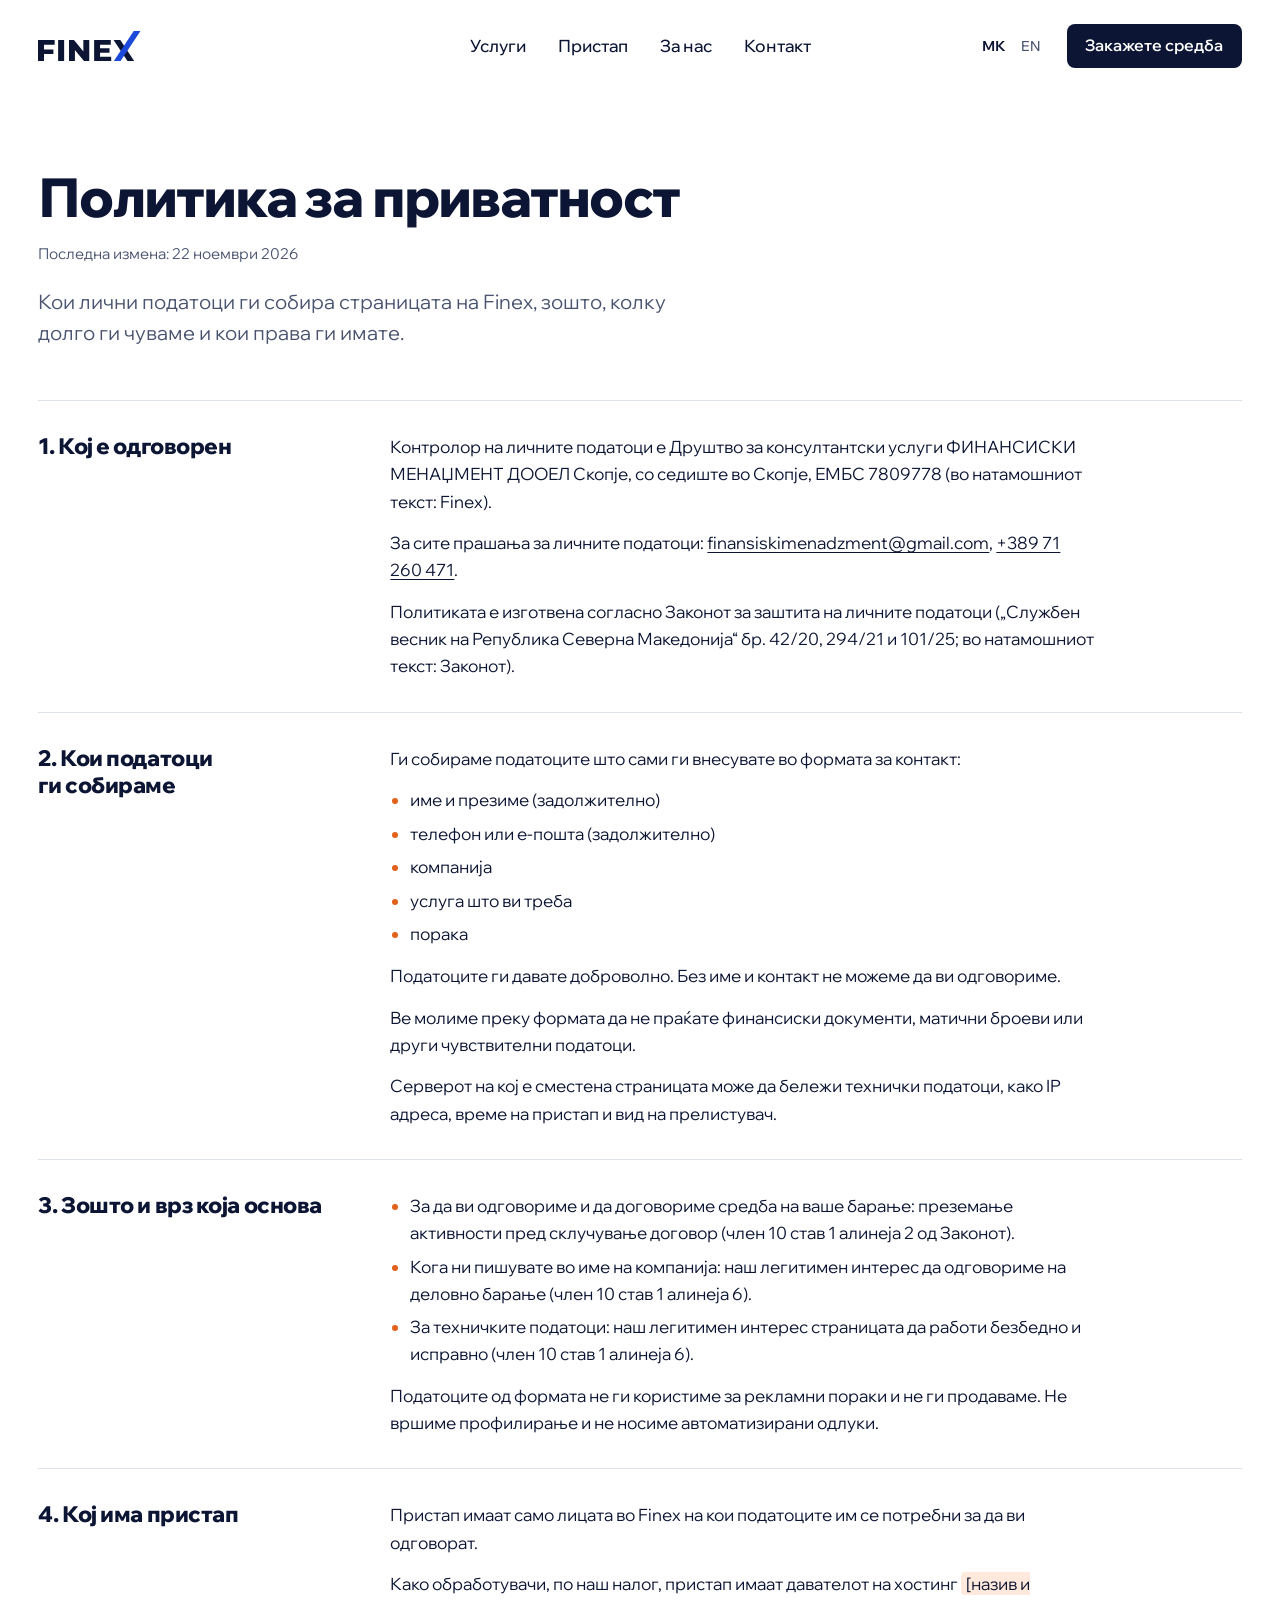
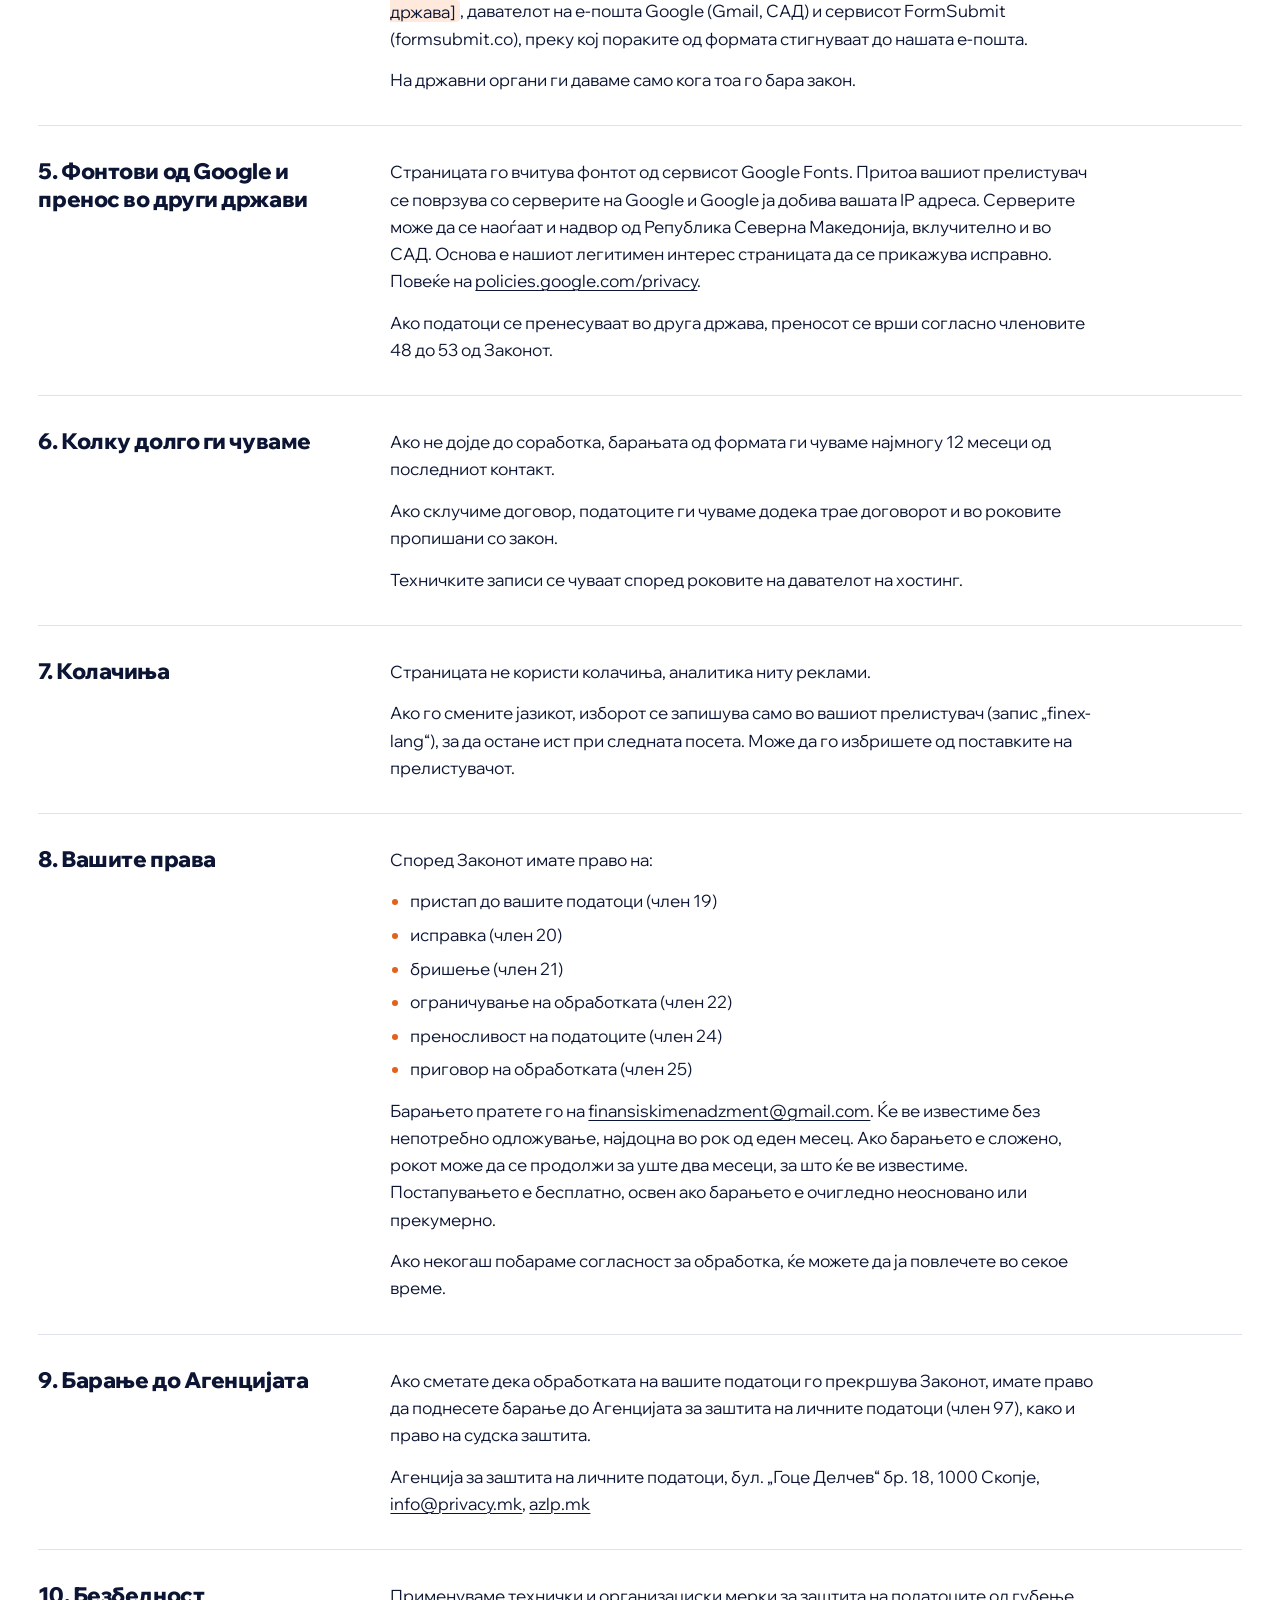
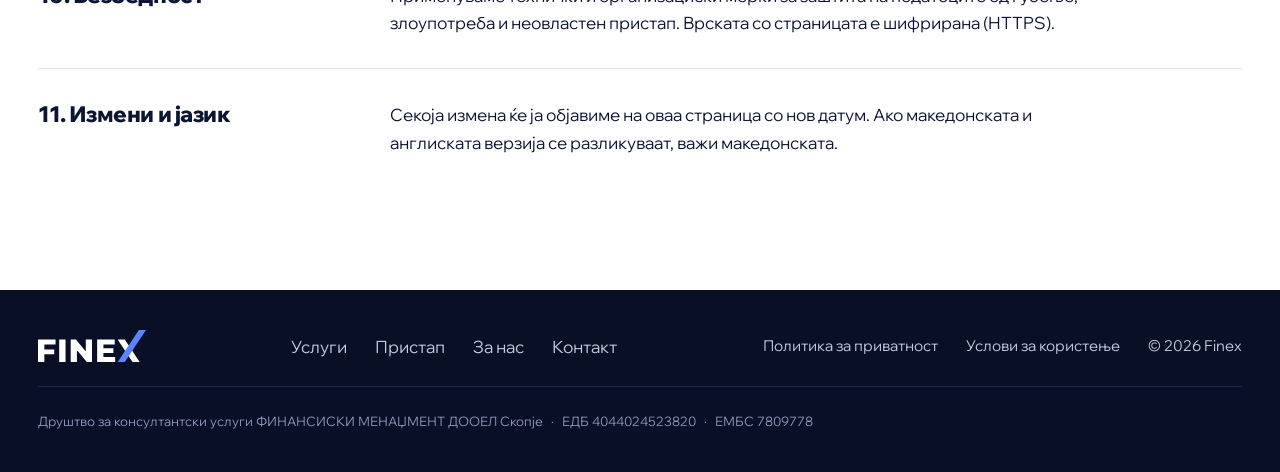
==== commit 615a4f12: "No data protection officer line in the privacy policy Co-Authored-By: Claude Opus 5.5 <noreply@anthr" ====
--- a/privatnost.html
+++ b/privatnost.html
@@ -57,7 +57,6 @@
         <div>
           <p>Контролор на личните податоци е Друштво за консултантски услуги ФИНАНСИСКИ МЕНАЏМЕНТ ДООЕЛ Скопје, со седиште во Скопје, ЕМБС 7809778 (во натамошниот текст: Finex).</p>
           <p>За сите прашања за личните податоци: <a href="mailto:finansiskimenadzment@gmail.com">finansiskimenadzment@gmail.com</a>, <a href="tel:+38971260471">+389 71 260 471</a>.</p>
-          <p>Офицер за заштита на личните податоци: <mark class="todo">[име и контакт, ако е определен]</mark>.</p>
           <p>Политиката е изготвена согласно Законот за заштита на личните податоци („Службен весник на Република Северна Македонија“ бр. 42/20, 294/21 и 101/25; во натамошниот текст: Законот).</p>
         </div>
       </div>
@@ -148,7 +147,6 @@
         <div>
           <p>The controller of the personal data is Друштво за консултантски услуги ФИНАНСИСКИ МЕНАЏМЕНТ ДООЕЛ Скопје, with its registered office in Skopje, registration number (ЕМБС) 7809778 (hereinafter: Finex).</p>
           <p>For any question about personal data: <a href="mailto:finansiskimenadzment@gmail.com">finansiskimenadzment@gmail.com</a>, <a href="tel:+38971260471">+389 71 260 471</a>.</p>
-          <p>Data protection officer: <mark class="todo">[name and contact, if appointed]</mark>.</p>
           <p>This policy follows the Law on Personal Data Protection (Official Gazette of the Republic of North Macedonia nos. 42/20, 294/21 and 101/25; hereinafter: the Law).</p>
         </div>
       </div>
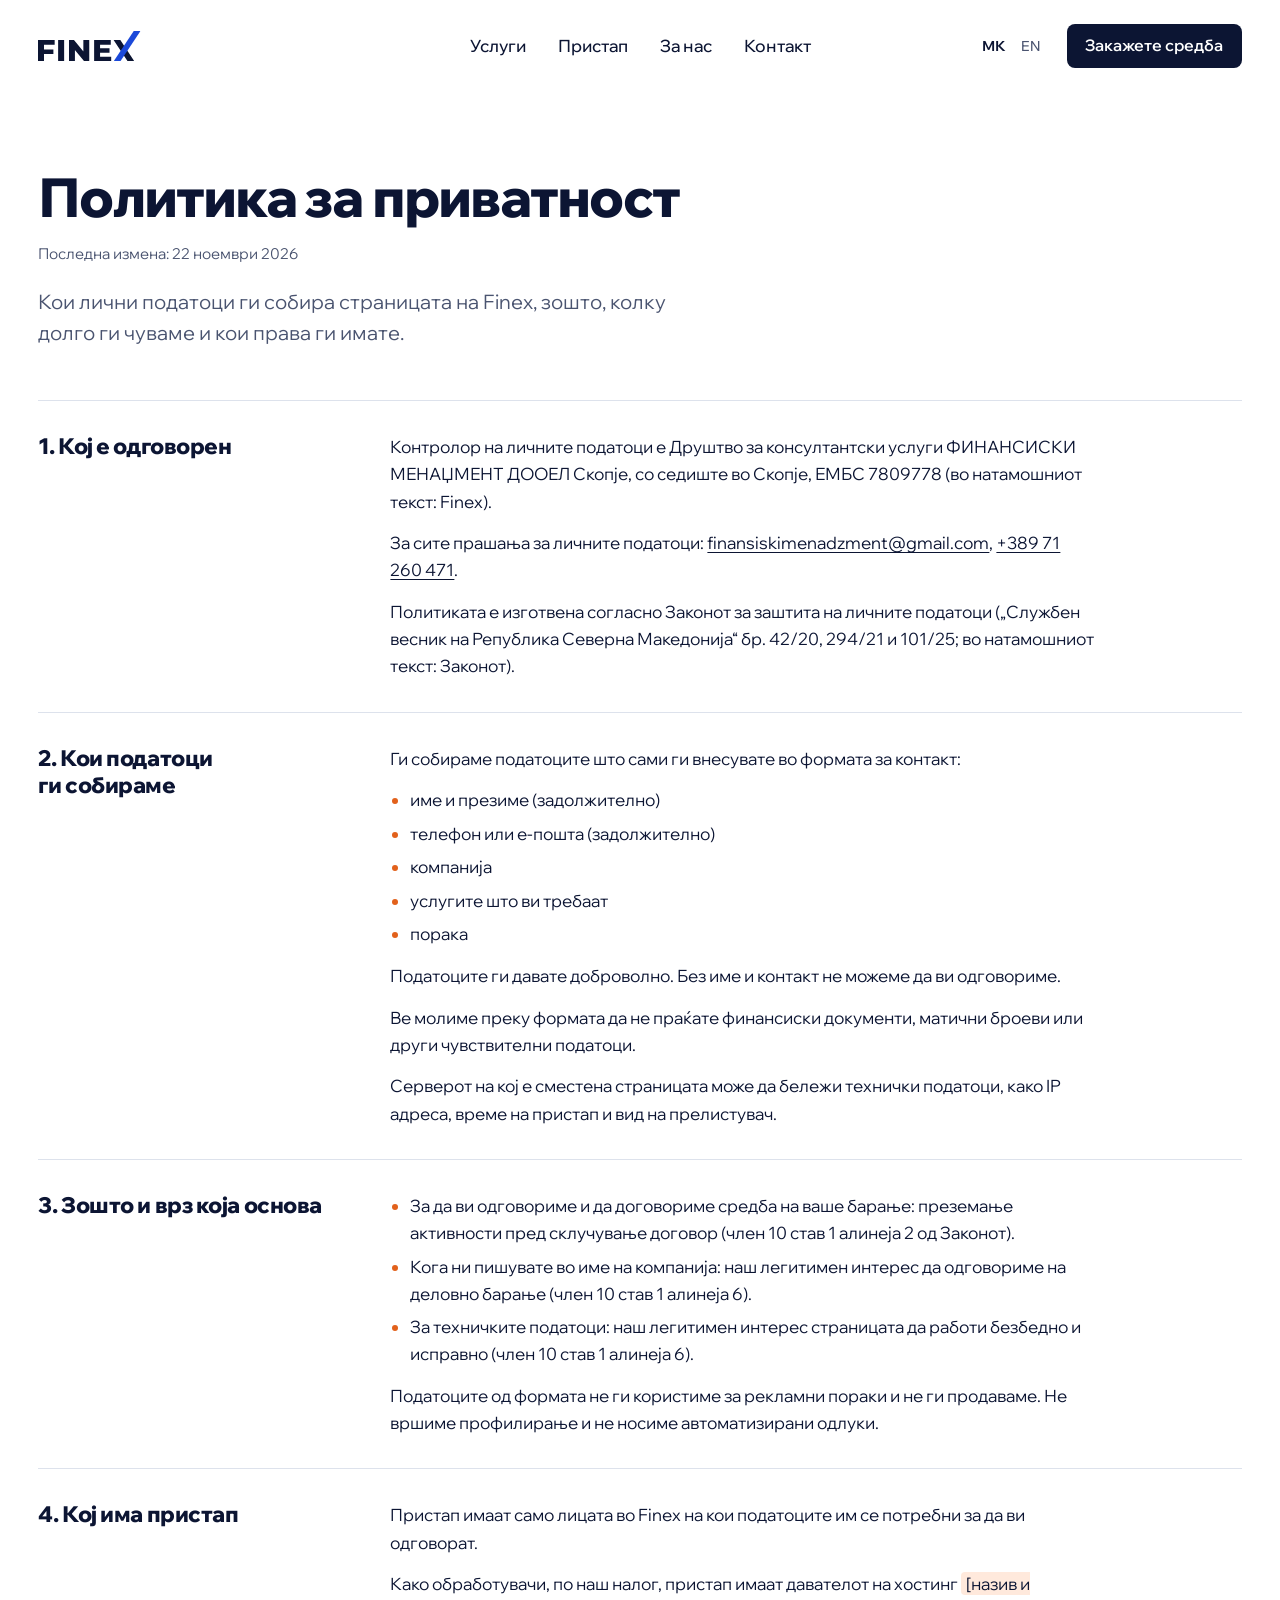
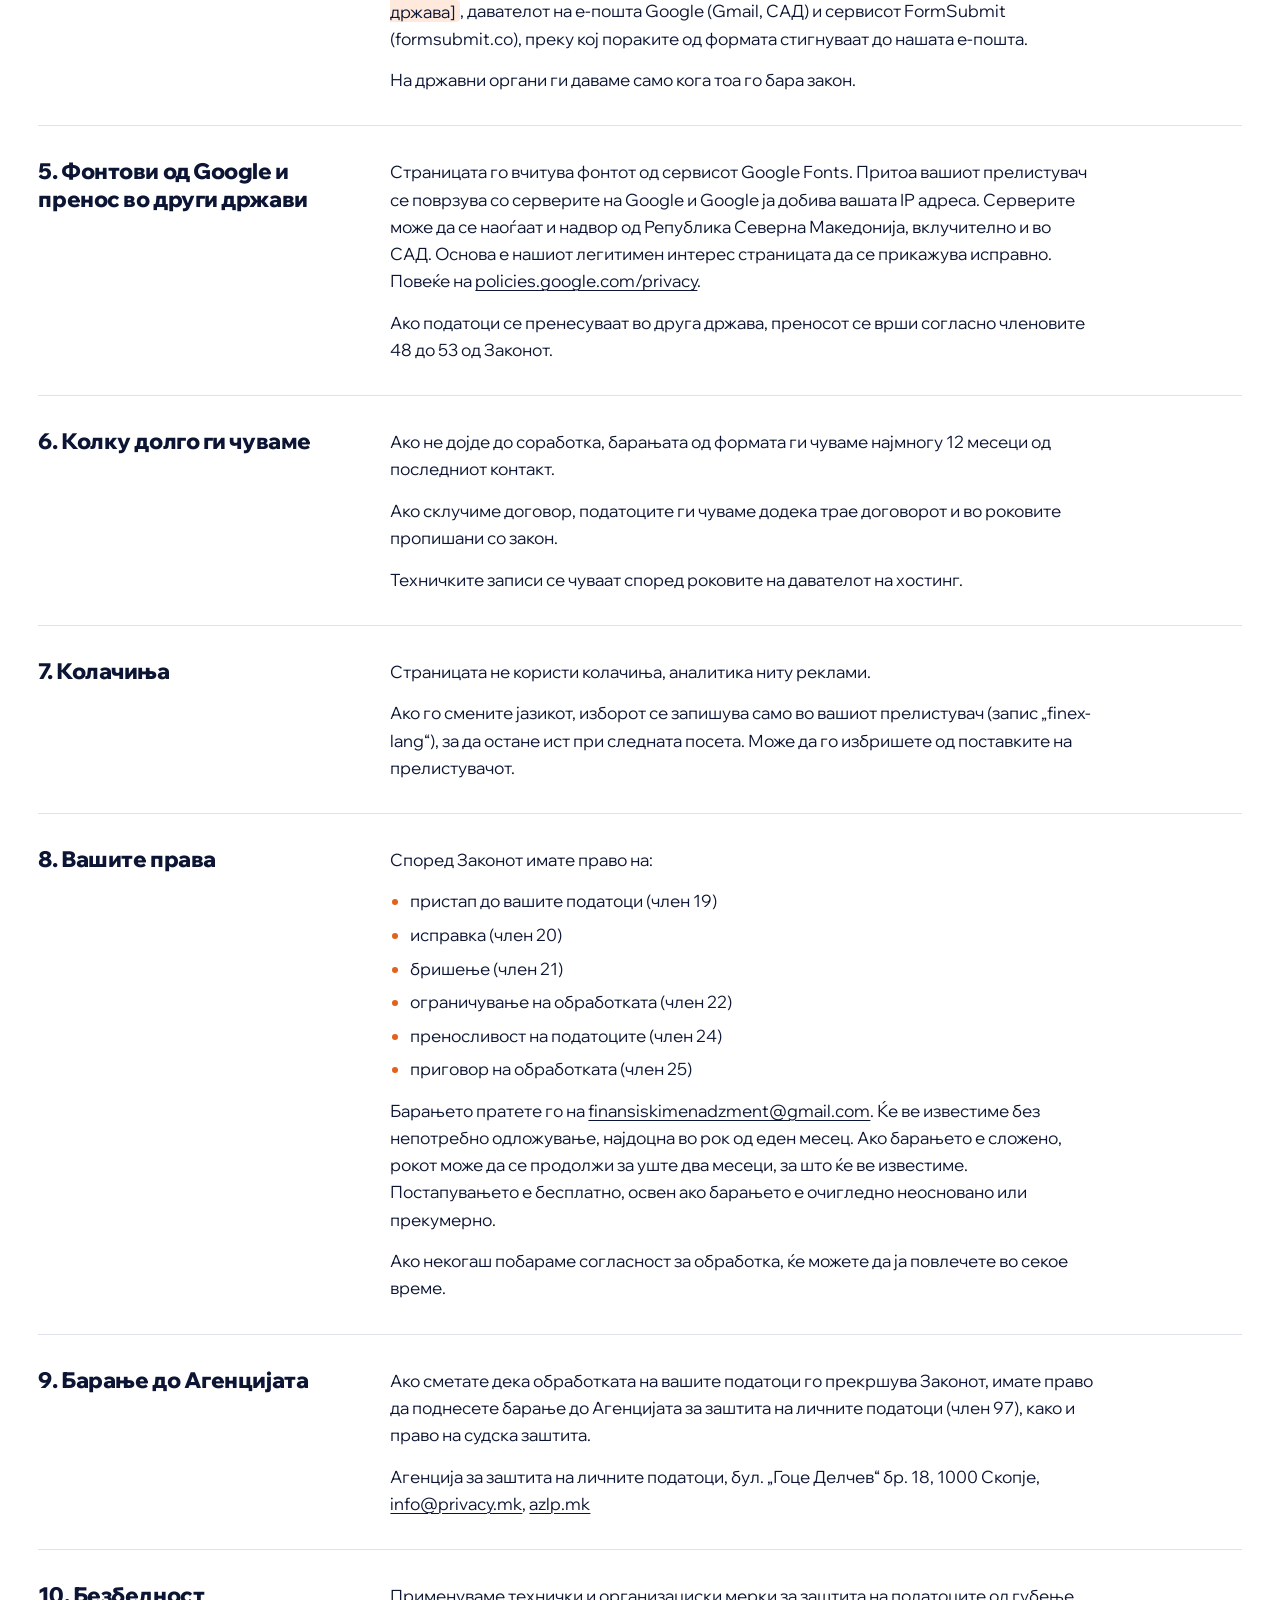
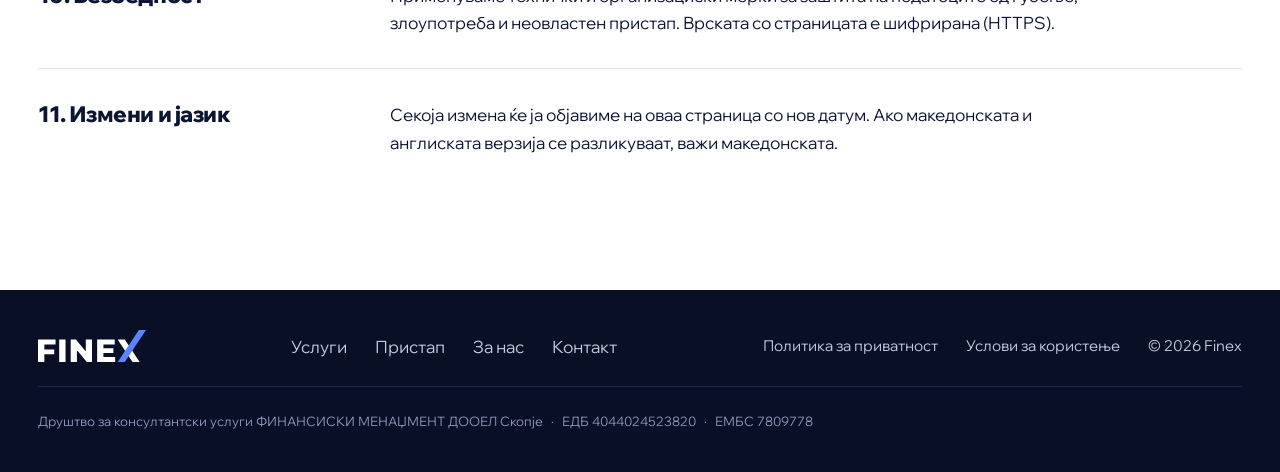
==== commit 071ee338: "Several services can be chosen in the form Co-Authored-By: Claude Opus 5.5 <noreply@anthropic.com>" ====
--- a/privatnost.html
+++ b/privatnost.html
@@ -64,7 +64,7 @@
         <h2>2. Кои податоци ги собираме</h2>
         <div>
           <p>Ги собираме податоците што сами ги внесувате во формата за контакт:</p>
-          <ul><li>име и презиме (задолжително)</li><li>телефон или е-пошта (задолжително)</li><li>компанија</li><li>услуга што ви треба</li><li>порака</li></ul>
+          <ul><li>име и презиме (задолжително)</li><li>телефон или е-пошта (задолжително)</li><li>компанија</li><li>услугите што ви требаат</li><li>порака</li></ul>
           <p>Податоците ги давате доброволно. Без име и контакт не можеме да ви одговориме.</p>
           <p>Ве молиме преку формата да не праќате финансиски документи, матични броеви или други чувствителни податоци.</p>
           <p>Серверот на кој е сместена страницата може да бележи технички податоци, како IP адреса, време на пристап и вид на прелистувач.</p>
@@ -154,7 +154,7 @@
         <h2>2. What we collect</h2>
         <div>
           <p>We collect the data you enter in the contact form yourself:</p>
-          <ul><li>name and surname (required)</li><li>phone or e-mail (required)</li><li>company</li><li>the service you need</li><li>message</li></ul>
+          <ul><li>name and surname (required)</li><li>phone or e-mail (required)</li><li>company</li><li>the services you need</li><li>message</li></ul>
           <p>You give the data voluntarily. Without a name and a contact we cannot answer you.</p>
           <p>Please do not send financial documents, personal identification numbers or other sensitive data through the form.</p>
           <p>The server that hosts the site may record technical data such as IP address, time of access and type of browser.</p>
--- a/finex.css
+++ b/finex.css
@@ -150,7 +150,7 @@
 .steps li p { text-wrap: pretty; margin-top: 0.6rem; color: var(--muted); }
 
 /* -------------------------------------------------------------- about -- */
-.about__grid { display: grid; grid-template-columns: minmax(0, 1.15fr) minmax(0, 1fr); gap: clamp(2.5rem, 6vw, 6rem); align-items: end; }
+.about__grid { display: grid; grid-template-columns: minmax(0, 1.15fr) minmax(0, 1fr); gap: clamp(2.5rem, 6vw, 6rem); align-items: center; }
 .slogan { font-size: clamp(2.2rem, 1.2rem + 3vw, 4rem); line-height: 1.05; }
 .about__body > p { font-size: 1.1875rem; color: var(--muted); }
 .values { margin-top: 2.25rem; display: grid; gap: 1.25rem; }
@@ -178,6 +178,16 @@
 .form input, .form select, .form textarea { width: 100%; min-height: 3.1rem; padding: 0.7rem 0.9rem; border: 1px solid #36426E; border-radius: 0.5rem; background: var(--white); color: var(--navy); font-size: 1rem; font-weight: 500; }
 .form textarea { resize: vertical; min-height: 7rem; }
 .form input:focus-visible, .form select:focus-visible, .form textarea:focus-visible { outline: 3px solid var(--orange); outline-offset: 1px; }
+.picks { margin: 0; padding: 0; border: 0; min-width: 0; }
+.picks legend { padding: 0; margin-bottom: 0.6rem; font-size: 0.9375rem; font-weight: 600; color: #DCE1F0; }
+.picks legend small { font-size: 0.875rem; font-weight: 400; color: #AEB7D4; margin-left: 0.35em; }
+.picks__list { display: grid; grid-template-columns: 1fr 1fr; gap: 0.6rem; }
+.form .pick { display: flex; align-items: center; gap: 0.7rem; padding: 0.75rem 0.9rem; border: 1px solid #36426E; border-radius: 0.5rem; background: #18234F; font-weight: 500; color: #DCE1F0; cursor: pointer; transition: border-color 0.15s, background-color 0.15s; }
+.form .pick:hover { border-color: #5A6690; }
+.form .pick:has(input:checked) { border-color: var(--orange); background: #1F2B5C; color: var(--white); }
+.form .pick input { flex: none; width: 1.15rem; height: 1.15rem; min-height: 0; margin: 0; padding: 0; accent-color: var(--orange); cursor: pointer; }
+.form .pick:has(input:focus-visible) { outline: 3px solid var(--orange); outline-offset: 1px; }
+.form .pick input:focus-visible { outline: none; }
 .form [aria-invalid="true"] { border-color: var(--orange); box-shadow: 0 0 0 1px var(--orange); }
 .form__end { display: flex; align-items: center; gap: 1.25rem; flex-wrap: wrap; margin-top: 0.4rem; }
 .form__status { font-size: 0.9375rem; color: #DCE1F0; max-width: 34ch; }
@@ -296,6 +306,7 @@
   .about__grid, .contact__grid { grid-template-columns: 1fr; }
   .values li { grid-template-columns: 1fr; gap: 0.25rem; }
   .form { grid-template-columns: 1fr; }
+  .picks__list { grid-template-columns: 1fr; }
   .legal__sec { grid-template-columns: 1fr; gap: 0.75rem; }
   .foot__grid { flex-direction: column; align-items: flex-start; }
   .foot__firm > span { display: block; }
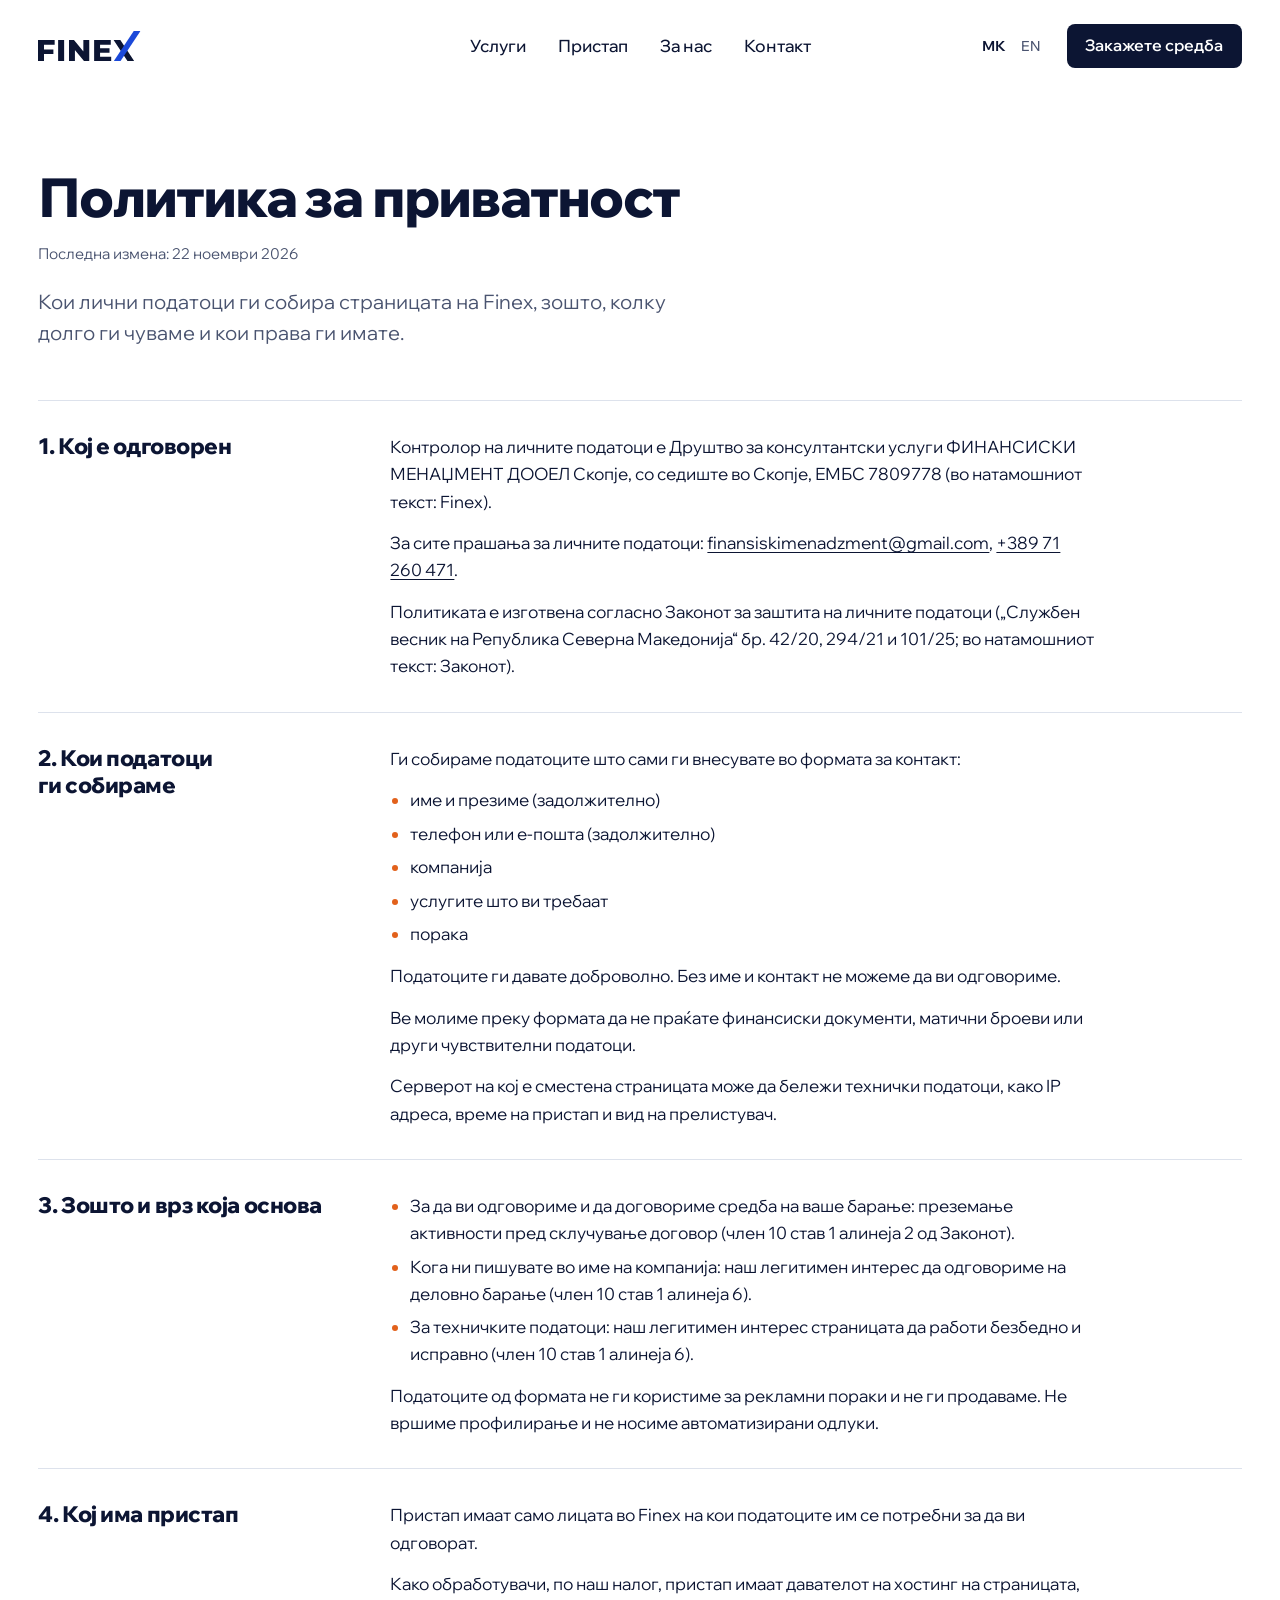
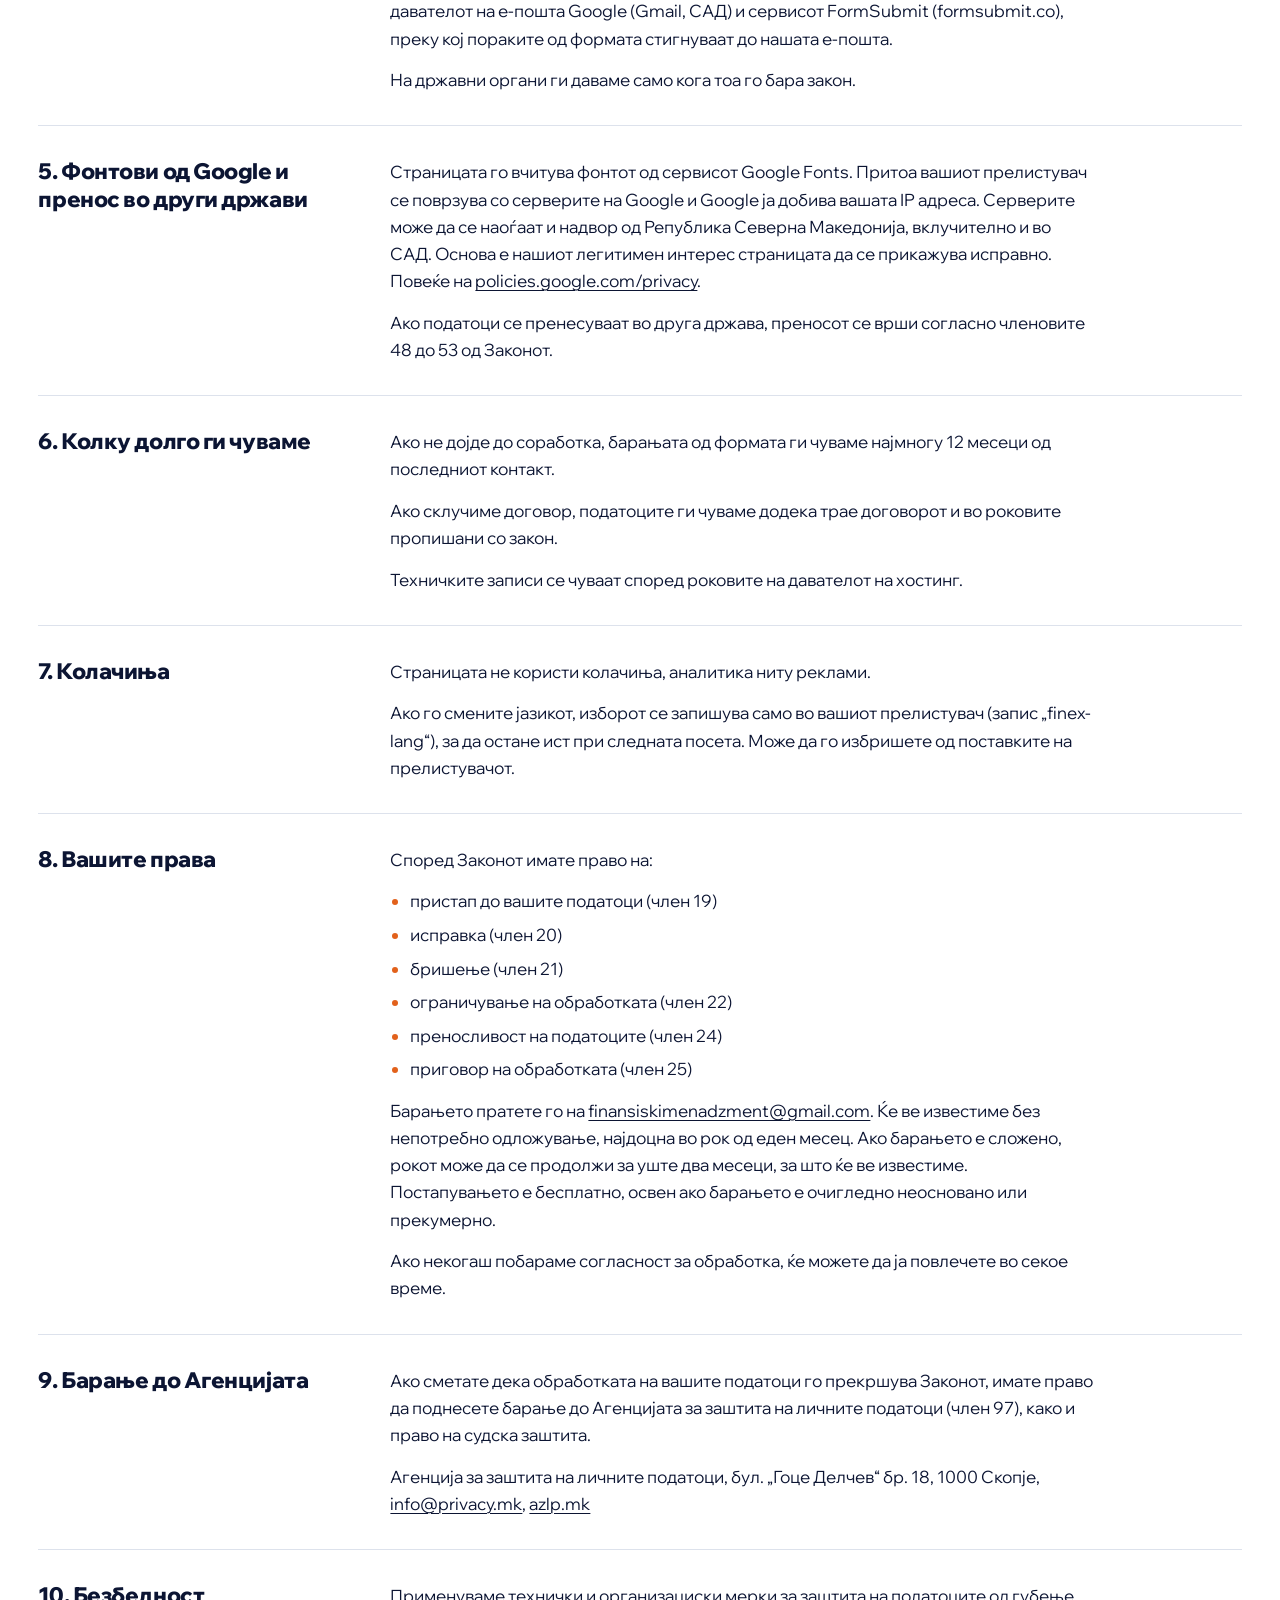
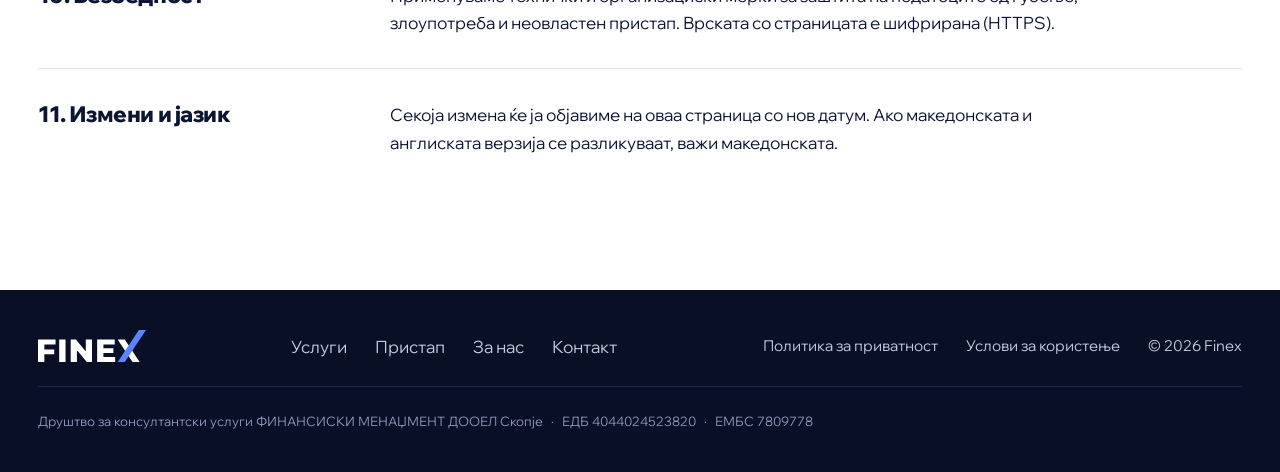
==== commit ea0c31cb: "Hosting provider named by type in the privacy policy Co-Authored-By: Claude Opus 5.5 <noreply@anthro" ====
--- a/privatnost.html
+++ b/privatnost.html
@@ -81,7 +81,7 @@
         <h2>4. Кој има пристап</h2>
         <div>
           <p>Пристап имаат само лицата во Finex на кои податоците им се потребни за да ви одговорат.</p>
-          <p>Како обработувачи, по наш налог, пристап имаат давателот на хостинг <mark class="todo">[назив и држава]</mark>, давателот на е-пошта Google (Gmail, САД) и сервисот FormSubmit (formsubmit.co), преку кој пораките од формата стигнуваат до нашата е-пошта.</p>
+          <p>Како обработувачи, по наш налог, пристап имаат давателот на хостинг на страницата, давателот на е-пошта Google (Gmail, САД) и сервисот FormSubmit (formsubmit.co), преку кој пораките од формата стигнуваат до нашата е-пошта.</p>
           <p>На државни органи ги даваме само кога тоа го бара закон.</p>
         </div>
       </div>
@@ -171,7 +171,7 @@
         <h2>4. Who has access</h2>
         <div>
           <p>Only the people at Finex who need the data to answer you have access to it.</p>
-          <p>Our hosting provider <mark class="todo">[name and country]</mark>, our e-mail provider Google (Gmail, USA) and FormSubmit (formsubmit.co), the service that delivers form messages to our e-mail, also have access, as processors acting on our instructions.</p>
+          <p>The hosting provider of the site, our e-mail provider Google (Gmail, USA) and FormSubmit (formsubmit.co), the service that delivers form messages to our e-mail, also have access, as processors acting on our instructions.</p>
           <p>We give data to public authorities only when the law requires it.</p>
         </div>
       </div>
--- a/finex.css
+++ b/finex.css
@@ -178,15 +178,22 @@
 .form input, .form select, .form textarea { width: 100%; min-height: 3.1rem; padding: 0.7rem 0.9rem; border: 1px solid #36426E; border-radius: 0.5rem; background: var(--white); color: var(--navy); font-size: 1rem; font-weight: 500; }
 .form textarea { resize: vertical; min-height: 7rem; }
 .form input:focus-visible, .form select:focus-visible, .form textarea:focus-visible { outline: 3px solid var(--orange); outline-offset: 1px; }
-.picks { margin: 0; padding: 0; border: 0; min-width: 0; }
-.picks legend { padding: 0; margin-bottom: 0.6rem; font-size: 0.9375rem; font-weight: 600; color: #DCE1F0; }
-.picks legend small { font-size: 0.875rem; font-weight: 400; color: #AEB7D4; margin-left: 0.35em; }
-.picks__list { display: grid; grid-template-columns: 1fr 1fr; gap: 0.6rem; }
-.form .pick { display: flex; align-items: center; gap: 0.7rem; padding: 0.75rem 0.9rem; border: 1px solid #36426E; border-radius: 0.5rem; background: #18234F; font-weight: 500; color: #DCE1F0; cursor: pointer; transition: border-color 0.15s, background-color 0.15s; }
-.form .pick:hover { border-color: #5A6690; }
-.form .pick:has(input:checked) { border-color: var(--orange); background: #1F2B5C; color: var(--white); }
-.form .pick input { flex: none; width: 1.15rem; height: 1.15rem; min-height: 0; margin: 0; padding: 0; accent-color: var(--orange); cursor: pointer; }
-.form .pick:has(input:focus-visible) { outline: 3px solid var(--orange); outline-offset: 1px; }
+/* Services: a closed field like the others; the tick boxes open in a list under it. */
+.picks { position: relative; display: grid; grid-template-columns: minmax(0, 1fr); gap: 0.45rem; align-content: start; min-width: 0; }
+.picks__label { font-size: 0.9375rem; font-weight: 600; color: #DCE1F0; }
+.picks__toggle { display: flex; align-items: center; justify-content: space-between; gap: 0.75rem; width: 100%; min-width: 0; min-height: 3.1rem; padding: 0.7rem 0.9rem; border: 1px solid #36426E; border-radius: 0.5rem; background: var(--white); color: var(--navy); font: inherit; font-size: 1rem; font-weight: 500; text-align: left; cursor: pointer; }
+.picks__toggle:focus-visible { outline: 3px solid var(--orange); outline-offset: 1px; }
+.picks__summary { min-width: 0; overflow: hidden; text-overflow: ellipsis; white-space: nowrap; }
+.picks__summary.is-empty { color: #6B7392; }
+.picks__chev { flex: none; width: 0.75rem; height: 0.5rem; color: var(--navy); transition: transform 0.2s; }
+.picks__toggle[aria-expanded="true"] .picks__chev { transform: rotate(180deg); }
+.picks__list { position: absolute; z-index: 20; top: calc(100% + 0.4rem); left: 0; right: 0; display: grid; gap: 0.15rem; padding: 0.35rem; background: var(--white); border: 1px solid #C9D0E4; border-radius: 0.5rem; box-shadow: 0 18px 40px rgba(5, 10, 30, 0.35); }
+.picks__list[hidden] { display: none; }
+.form .pick { display: flex; align-items: center; gap: 0.75rem; padding: 0.65rem 0.75rem; border-radius: 0.375rem; font-size: 1rem; font-weight: 500; color: var(--navy); cursor: pointer; }
+.form .pick:hover { background: #F0F3FA; }
+.form .pick:has(input:checked) { background: #EAF0FD; }
+.form .pick input { flex: none; width: 1.1rem; height: 1.1rem; min-height: 0; margin: 0; padding: 0; accent-color: var(--orange); cursor: pointer; }
+.form .pick:has(input:focus-visible) { outline: 2px solid var(--orange); outline-offset: -2px; }
 .form .pick input:focus-visible { outline: none; }
 .form [aria-invalid="true"] { border-color: var(--orange); box-shadow: 0 0 0 1px var(--orange); }
 .form__end { display: flex; align-items: center; gap: 1.25rem; flex-wrap: wrap; margin-top: 0.4rem; }
@@ -306,7 +313,7 @@
   .about__grid, .contact__grid { grid-template-columns: 1fr; }
   .values li { grid-template-columns: 1fr; gap: 0.25rem; }
   .form { grid-template-columns: 1fr; }
-  .picks__list { grid-template-columns: 1fr; }
+  .picks__list { position: static; box-shadow: none; }
   .legal__sec { grid-template-columns: 1fr; gap: 0.75rem; }
   .foot__grid { flex-direction: column; align-items: flex-start; }
   .foot__firm > span { display: block; }
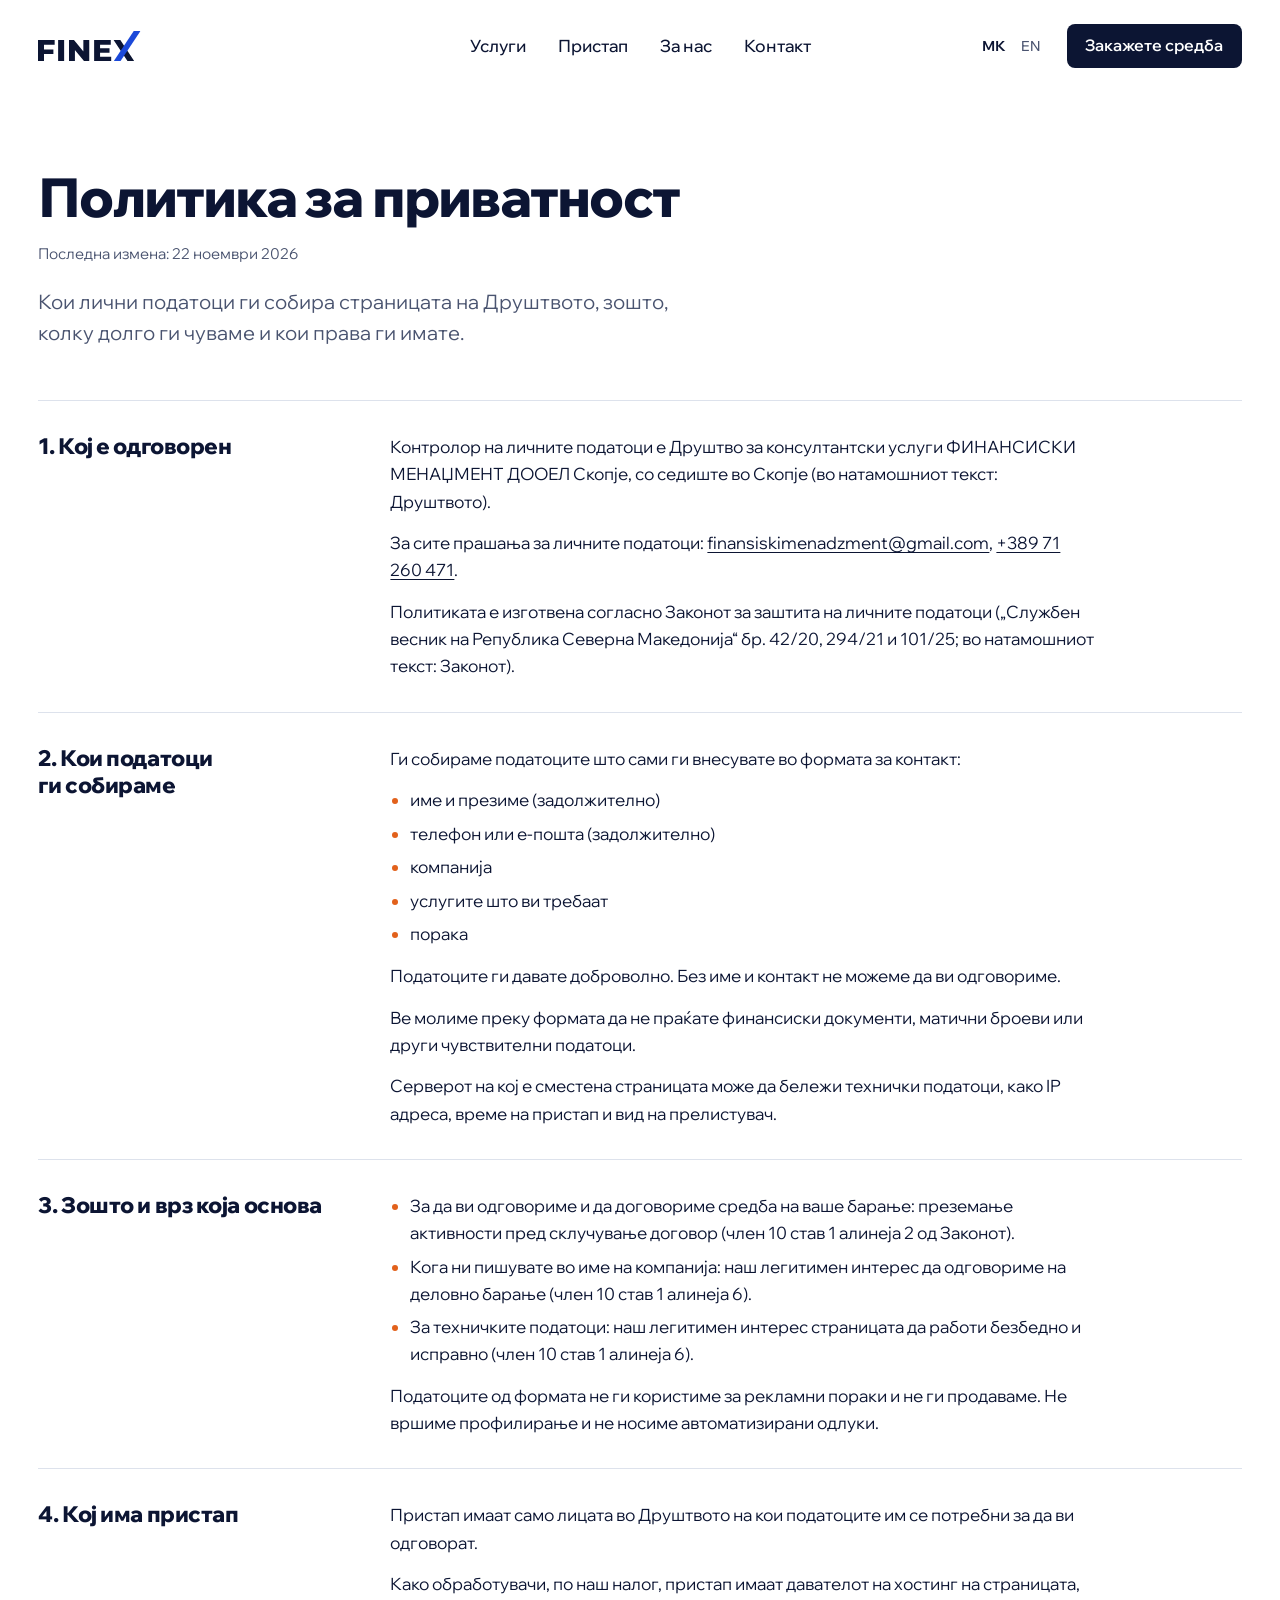
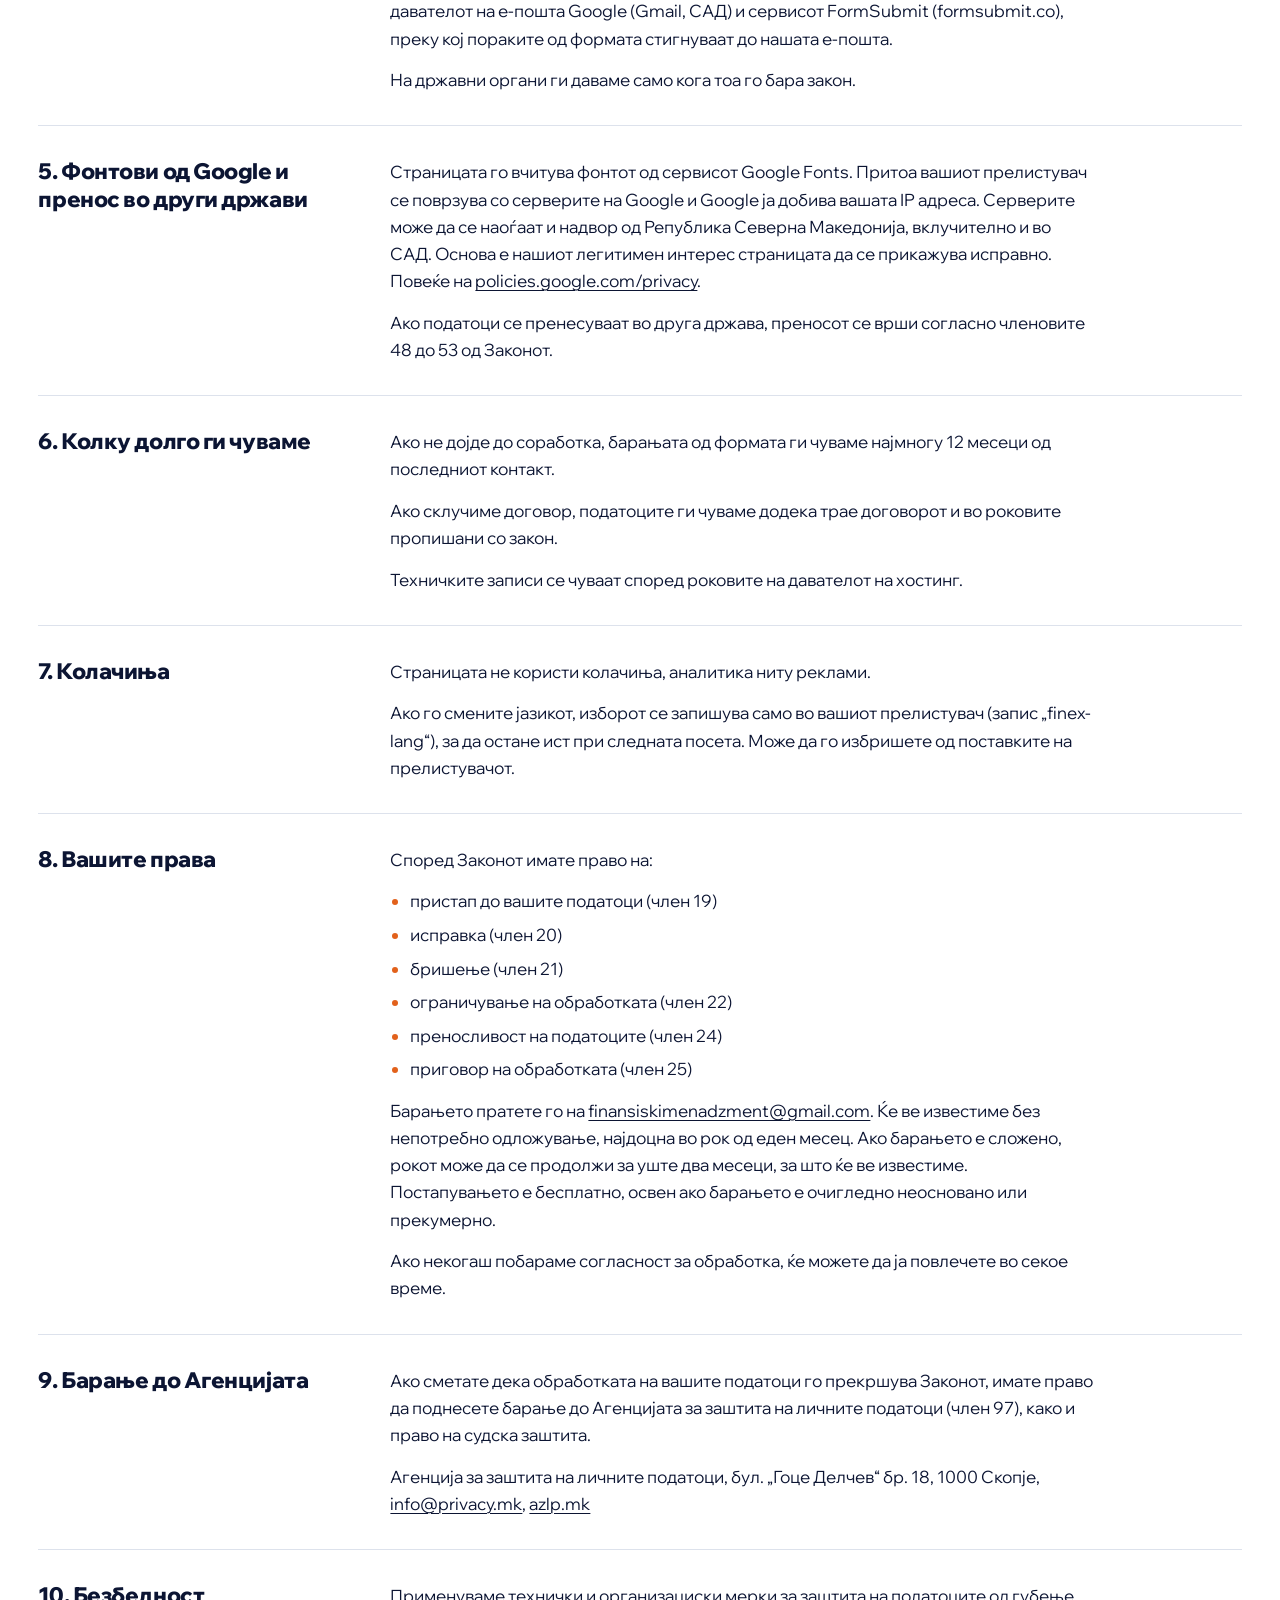
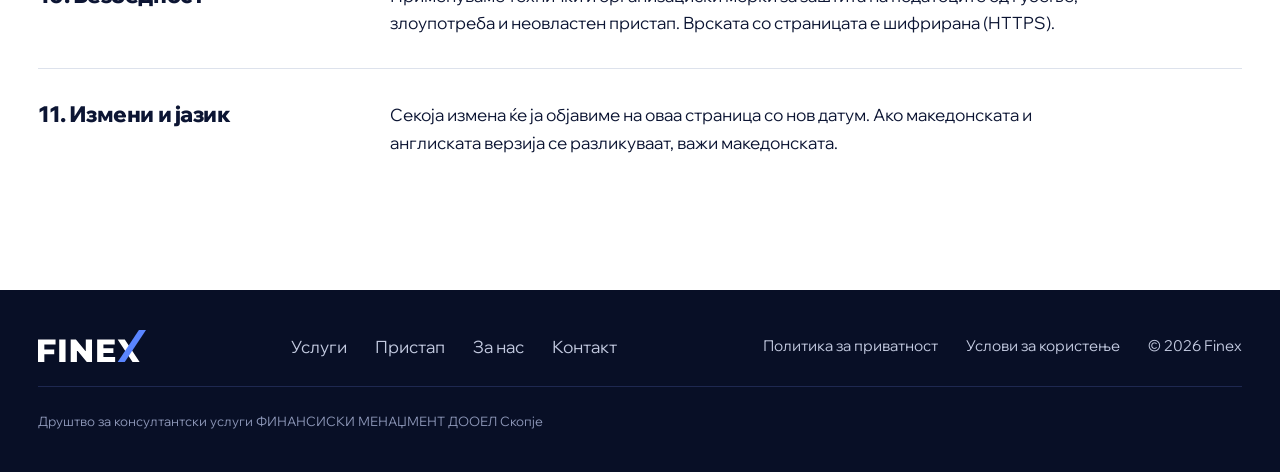
==== commit 597a8641: "Legal pages use Друштвото, tax and registration numbers and licence line removed, client's accountin" ====
--- a/privatnost.html
+++ b/privatnost.html
@@ -5,7 +5,7 @@
 <meta name="robots" content="noindex, nofollow">
 <meta name="viewport" content="width=device-width, initial-scale=1">
 <title data-en="Privacy policy | Finex">Политика за приватност | Finex</title>
-<meta name="description" content="Кои лични податоци ги собира страницата на Finex, зошто, колку долго ги чуваме и кои права ги имате." data-en-content="Which personal data the Finex website collects, why, how long we keep it and what rights you have.">
+<meta name="description" content="Кои лични податоци ги собира страницата на Друштвото, зошто, колку долго ги чуваме и кои права ги имате." data-en-content="Which personal data the Company's website collects, why, how long we keep it and what rights you have.">
 <meta name="theme-color" content="#FFFFFF">
 <link rel="icon" href="logo/favicon.ico?v=3" sizes="48x48">
 <link rel="icon" href="logo/favicon.svg?v=3" type="image/svg+xml">
@@ -50,12 +50,12 @@
       <header class="legal__head">
         <h1>Политика за приватност</h1>
         <p class="legal__date">Последна измена: 22 ноември 2026</p>
-        <p class="lead">Кои лични податоци ги собира страницата на Finex, зошто, колку долго ги чуваме и кои права ги имате.</p>
+        <p class="lead">Кои лични податоци ги собира страницата на Друштвото, зошто, колку долго ги чуваме и кои права ги имате.</p>
       </header>
       <div class="legal__sec">
         <h2>1. Кој е одговорен</h2>
         <div>
-          <p>Контролор на личните податоци е Друштво за консултантски услуги ФИНАНСИСКИ МЕНАЏМЕНТ ДООЕЛ Скопје, со седиште во Скопје, ЕМБС 7809778 (во натамошниот текст: Finex).</p>
+          <p>Контролор на личните податоци е Друштво за консултантски услуги ФИНАНСИСКИ МЕНАЏМЕНТ ДООЕЛ Скопје, со седиште во Скопје (во натамошниот текст: Друштвото).</p>
           <p>За сите прашања за личните податоци: <a href="mailto:finansiskimenadzment@gmail.com">finansiskimenadzment@gmail.com</a>, <a href="tel:+38971260471">+389 71 260 471</a>.</p>
           <p>Политиката е изготвена согласно Законот за заштита на личните податоци („Службен весник на Република Северна Македонија“ бр. 42/20, 294/21 и 101/25; во натамошниот текст: Законот).</p>
         </div>
@@ -80,7 +80,7 @@
       <div class="legal__sec">
         <h2>4. Кој има пристап</h2>
         <div>
-          <p>Пристап имаат само лицата во Finex на кои податоците им се потребни за да ви одговорат.</p>
+          <p>Пристап имаат само лицата во Друштвото на кои податоците им се потребни за да ви одговорат.</p>
           <p>Како обработувачи, по наш налог, пристап имаат давателот на хостинг на страницата, давателот на е-пошта Google (Gmail, САД) и сервисот FormSubmit (formsubmit.co), преку кој пораките од формата стигнуваат до нашата е-пошта.</p>
           <p>На државни органи ги даваме само кога тоа го бара закон.</p>
         </div>
@@ -140,12 +140,12 @@
       <header class="legal__head">
         <h1>Privacy policy</h1>
         <p class="legal__date">Last updated: 22 November 2026</p>
-        <p class="lead">Which personal data the Finex website collects, why, how long we keep it and what rights you have.</p>
+        <p class="lead">Which personal data the Company's website collects, why, how long we keep it and what rights you have.</p>
       </header>
       <div class="legal__sec">
         <h2>1. Who is responsible</h2>
         <div>
-          <p>The controller of the personal data is Друштво за консултантски услуги ФИНАНСИСКИ МЕНАЏМЕНТ ДООЕЛ Скопје, with its registered office in Skopje, registration number (ЕМБС) 7809778 (hereinafter: Finex).</p>
+          <p>The controller of the personal data is Друштво за консултантски услуги ФИНАНСИСКИ МЕНАЏМЕНТ ДООЕЛ Скопје, with its registered office in Skopje (hereinafter: the Company).</p>
           <p>For any question about personal data: <a href="mailto:finansiskimenadzment@gmail.com">finansiskimenadzment@gmail.com</a>, <a href="tel:+38971260471">+389 71 260 471</a>.</p>
           <p>This policy follows the Law on Personal Data Protection (Official Gazette of the Republic of North Macedonia nos. 42/20, 294/21 and 101/25; hereinafter: the Law).</p>
         </div>
@@ -170,7 +170,7 @@
       <div class="legal__sec">
         <h2>4. Who has access</h2>
         <div>
-          <p>Only the people at Finex who need the data to answer you have access to it.</p>
+          <p>Only the people at the Company who need the data to answer you have access to it.</p>
           <p>The hosting provider of the site, our e-mail provider Google (Gmail, USA) and FormSubmit (formsubmit.co), the service that delivers form messages to our e-mail, also have access, as processors acting on our instructions.</p>
           <p>We give data to public authorities only when the law requires it.</p>
         </div>
@@ -243,7 +243,7 @@
       <a href="uslovi.html" data-page="uslovi.html" data-en="Terms of use">Услови за користење</a>
       <p class="foot__copy">© 2026 Finex</p>
     </div>
-    <p class="foot__firm">Друштво за консултантски услуги ФИНАНСИСКИ МЕНАЏМЕНТ ДООЕЛ Скопје<span><span data-en="Tax no. (ЕДБ)">ЕДБ</span> 4044024523820</span><span><span data-en="Reg. no. (ЕМБС)">ЕМБС</span> 7809778</span></p>
+    <p class="foot__firm">Друштво за консултантски услуги ФИНАНСИСКИ МЕНАЏМЕНТ ДООЕЛ Скопје</p>
   </div>
 </footer>
 
--- a/finex.css
+++ b/finex.css
@@ -278,23 +278,20 @@
   h1 { font-size: clamp(2.5rem, 11vw, 3.4rem); }
   .sub { font-size: 1.0625rem; margin-top: 1rem; }
   .act { flex-direction: column; gap: 1rem; margin-top: 1.5rem; }
-  /* Phones (Nikola, 2026-11-15: thin upright bars hid the photos and the sideways labels were
-     hard to read). The chart lies on its side: six bars growing to the right from a navy base
-     line on the left, shortest on top, Финансиски менаџмент full width at the bottom. Labels
-     read normally and each photo shows as a wide strip. In the flow of the page, not pinned to
-     the bottom, so it can never cover the buttons on a short phone. */
+  /* Phones and upright tablets. The chart lies on its side (Nikola, 2026-11-15: thin upright bars
+     hid the photos and sideways labels were hard to read): six bars growing to the right,
+     shortest on top, Финансиски менаџмент full width at the bottom. Since 2026-11-23 (Nikola)
+     the bars are solid, navy with the last one orange, the name inside each bar, no photos and
+     no navy line down the left side. In the flow of the page, not pinned to the bottom. */
   .hero { height: auto; min-height: 100vh; min-height: 100svh; padding-bottom: 1.25rem; }
   .chart { position: relative; inset: auto; width: calc(100% - 2 * var(--margin)); height: auto; margin-top: auto; padding-top: 2rem;
-    flex-direction: column; align-items: flex-start; gap: 0.5rem; border-bottom: 0; border-left: 3px solid var(--navy); }
-  .col { flex: none; width: calc(25% + var(--h) * 0.75); height: clamp(2.9rem, 6.4svh, 3.75rem); border-radius: 0 0.6rem 0.6rem 0; }
-  .col span { left: 0.45rem; top: 50%; transform: translateY(-50%); padding: 0.35rem 0.6rem; font-size: 0.875rem; white-space: nowrap; }
-  /* The photos are framed for tall bars inline; a wide strip needs the faces instead. */
-  .col:nth-of-type(1) img { object-position: 65% 22% !important; }
-  .col:nth-of-type(2) img { object-position: 50% 40% !important; }
-  .col:nth-of-type(3) img { object-position: 30% 30% !important; }
-  .col:nth-of-type(4) img { object-position: 45% 26% !important; }
-  .col:nth-of-type(5) img { object-position: 50% 22% !important; }
-  .col:nth-of-type(6) img { object-position: 50% 30% !important; }
+    flex-direction: column; align-items: flex-start; gap: 0.5rem; border-bottom: 0; }
+  .col { flex: none; display: flex; align-items: center; width: calc(25% + var(--h) * 0.75); height: clamp(2.9rem, 6.4svh, 3.75rem);
+    padding-inline: 0.95rem; border-radius: 0 0.6rem 0.6rem 0; background: var(--navy); }
+  .col:last-of-type { background: var(--orange); }
+  .col img { display: none; }
+  .col span, .col:last-of-type span { position: static; padding: 0; background: none; color: var(--white); font-size: 0.9375rem; font-weight: 700; white-space: nowrap; }
+  .col:last-of-type span { color: var(--navy); } /* small text on orange is navy (contrast) */
 
   .trend { display: none; }
 
@@ -318,11 +315,6 @@
   .foot__grid { flex-direction: column; align-items: flex-start; }
   .foot__firm > span { display: block; }
   .foot__firm > span::before { content: none; }
-}
-/* Upright tablets: taller rows, so the chart fills the screen under the buttons. */
-@media (min-width: 600px) and (max-width: 860px) {
-  .col { height: clamp(3.5rem, 7.5svh, 5.5rem); }
-  .col span { font-size: 1rem; }
 }
 /* No buttons in the hero (trial, Nikola 2026-11-22): the bars grow into their place. Stops
    applying by itself if the .act row comes back. */
@@ -334,14 +326,14 @@
 @media (max-width: 860px) { .hero:not(:has(.act)) .chart { margin-top: 0; } .hero:not(:has(.act)) .head { padding-block: 0.75rem; } }
 @media (max-width: 599px) { .hero:not(:has(.act)) .col { height: clamp(2.9rem, calc((100svh - 26.5rem) / 6), 4.75rem); } }
 @media (min-width: 600px) and (max-width: 860px) { .hero:not(:has(.act)) .col { height: clamp(3.5rem, 9.2svh, 7rem); } }
+/* Upright tablets: a larger name in the taller bars. */
+@media (min-width: 600px) and (max-width: 860px) { .col span, .col:last-of-type span { font-size: 1.0625rem; } }
 /* Phone opening: the same idea as on desktop, turned on its side. Each bar grows out of the
-   base line to the right, its photo sliding in with it, then the label lands. */
+   left edge to the right, one after another, then its name lands. */
 @media (max-width: 860px) and (prefers-reduced-motion: no-preference) {
   .col { animation-name: bar-right; }
-  .col img { animation-name: photo-right; }
 }
 @keyframes bar-right { from { clip-path: inset(0 100% 0 0 round 0 0.6rem 0.6rem 0); } to { clip-path: inset(0 0 0 0 round 0 0.6rem 0.6rem 0); } }
-@keyframes photo-right { from { transform: translateX(-30%) scale(1.15); } }
 @media (max-width: 380px) {
   .lang button { padding-inline: 0.3rem; }
 }
